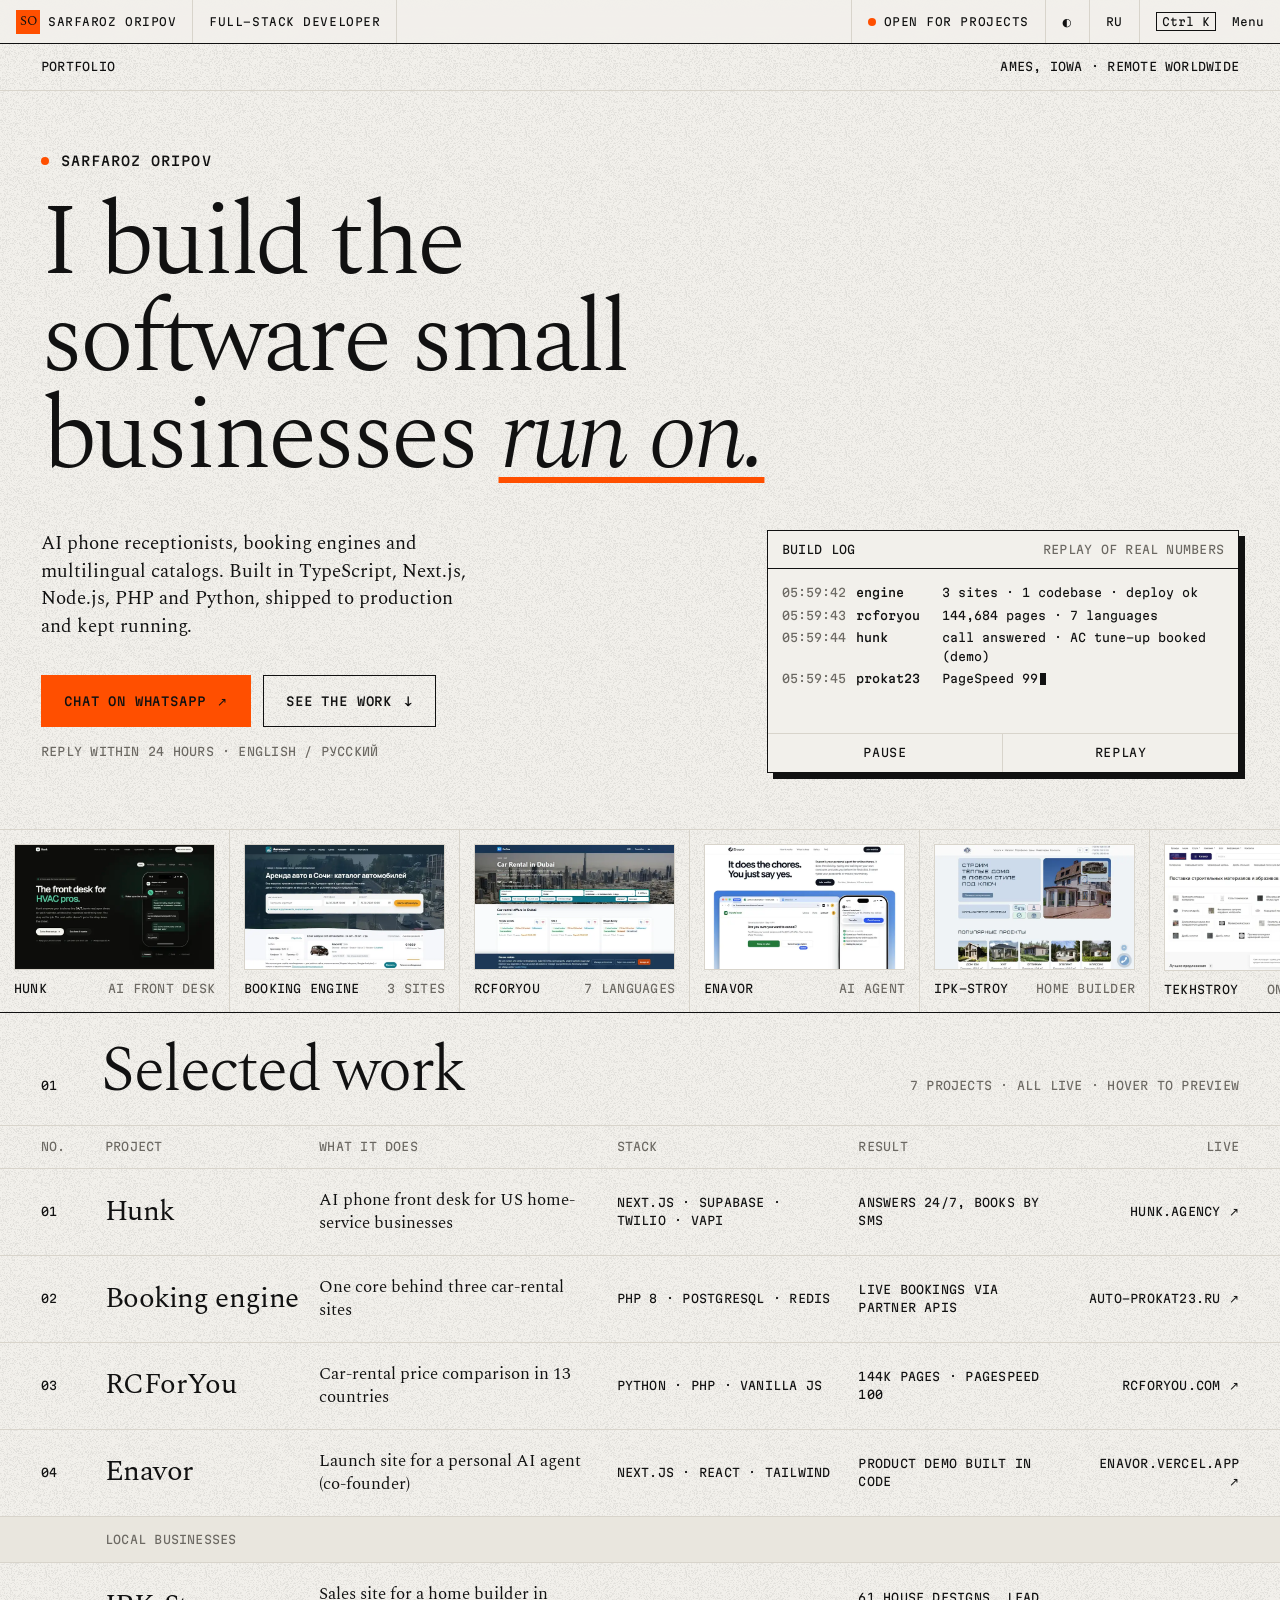
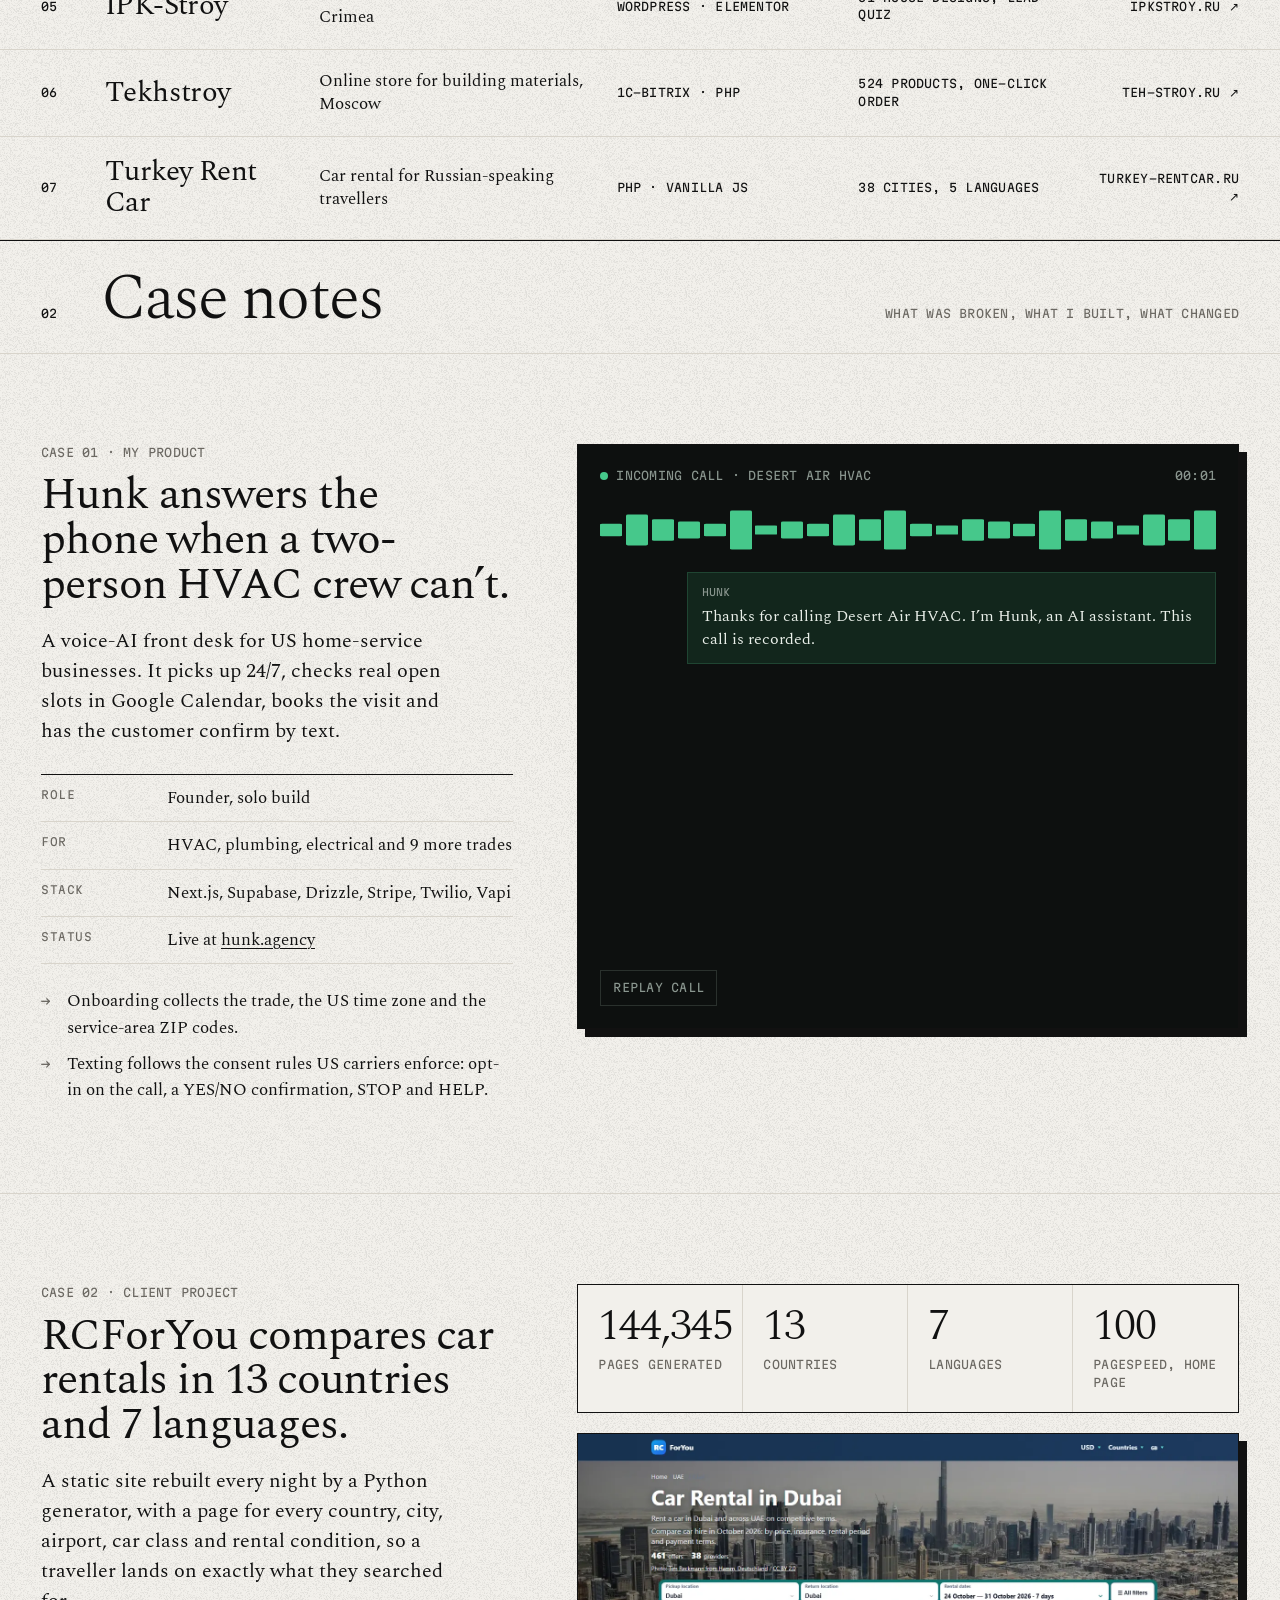
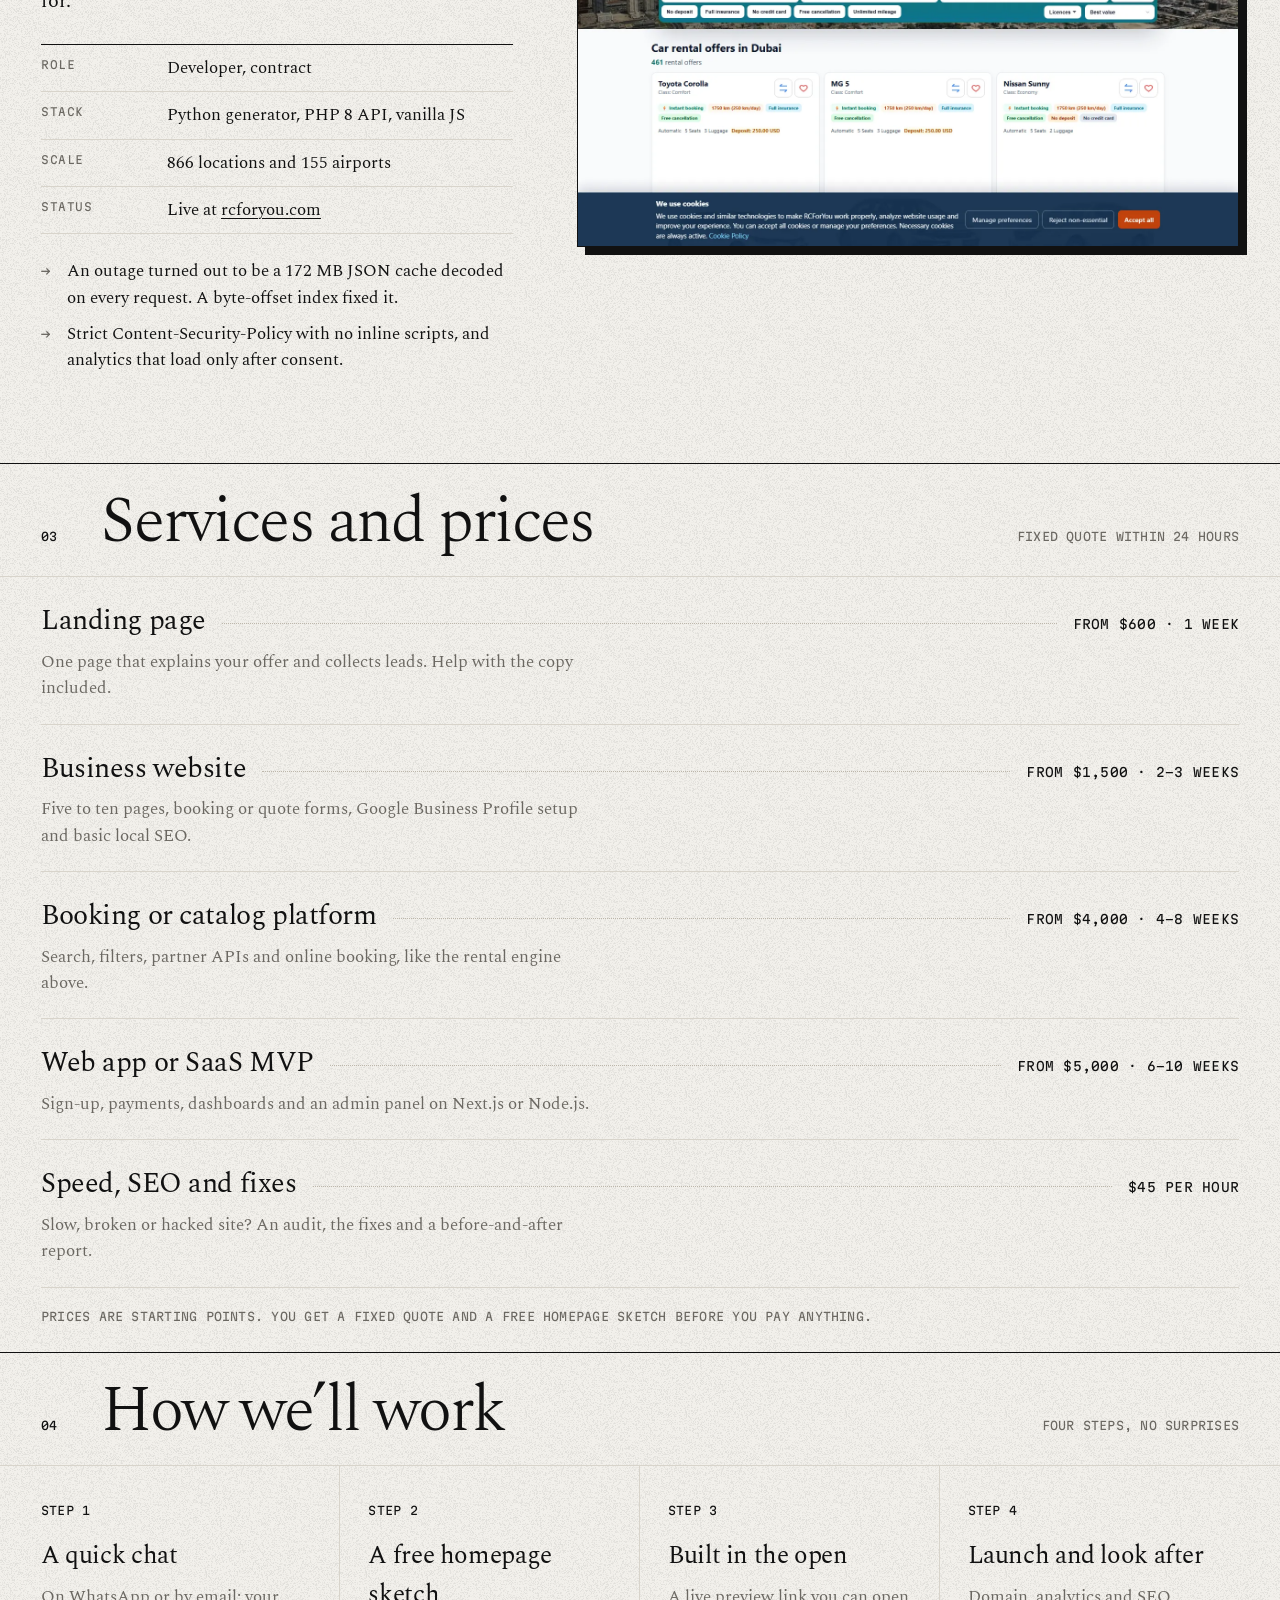
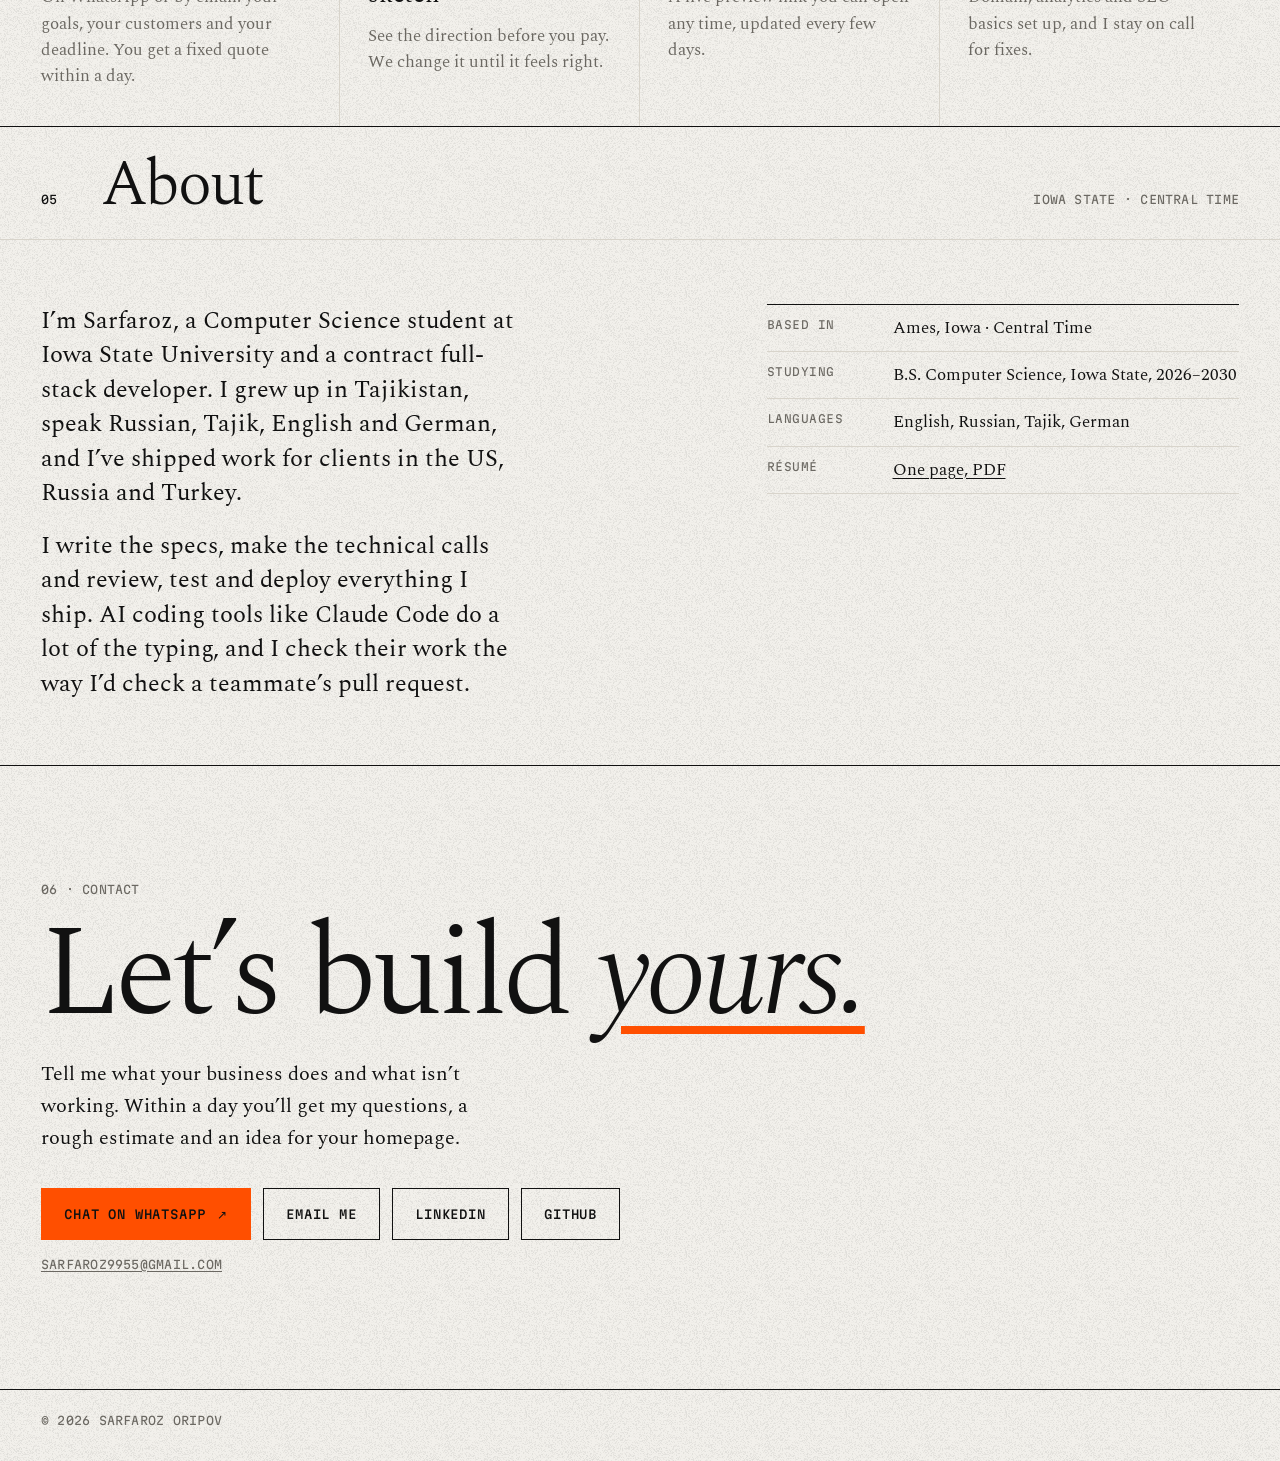
==== index.html @ 2f32f307 "Portfolio v1.2" ====
<!doctype html>
<html lang="en">
<head>
<meta charset="utf-8">
<meta name="viewport" content="width=device-width, initial-scale=1">
<title>Sarfaroz Oripov · Full-stack developer</title>
<meta name="description" content="Full-stack developer in Ames, Iowa. I build AI phone receptionists, booking engines and multilingual catalogs for small businesses, in TypeScript, Next.js, Node.js, PHP and Python.">
<meta name="theme-color" content="#F2F0EB">
<link rel="alternate" hreflang="en" href="./">
<link rel="alternate" hreflang="ru" href="./ru/">
<meta property="og:type" content="website">
<meta property="og:title" content="Sarfaroz Oripov · Full-stack developer">
<meta property="og:description" content="I build the software small businesses run on.">
<meta property="og:image" content="img/og.jpg">
<meta name="twitter:card" content="summary_large_image">
<link rel="icon" href="data:image/svg+xml,%3Csvg xmlns='http://www.w3.org/2000/svg' viewBox='0 0 64 64'%3E%3Crect width='64' height='64' fill='%23FF4F00'/%3E%3Ctext x='32' y='43' font-family='Georgia,serif' font-size='30' text-anchor='middle' fill='%23111'%3ESO%3C/text%3E%3C/svg%3E">
<link rel="preconnect" href="https://fonts.googleapis.com">
<link rel="preconnect" href="https://fonts.gstatic.com" crossorigin>
<link href="https://fonts.googleapis.com/css2?family=Martian+Mono:wght@400;500&family=Spectral:ital,wght@0,300;0,400;0,500;1,300;1,400&display=swap" rel="stylesheet">
<link rel="stylesheet" href="assets/site.css">
<script>document.documentElement.classList.add('js');try{var t=localStorage.getItem('theme');if(t)document.documentElement.dataset.theme=t}catch(e){}</script>
<script src="assets/site.js" defer></script>
<script type="application/ld+json">{"@context":"https://schema.org","@type":"Person","name":"Sarfaroz Oripov","jobTitle":"Full-stack developer","address":{"@type":"PostalAddress","addressLocality":"Ames","addressRegion":"IA","addressCountry":"US"},"alumniOf":{"@type":"CollegeOrUniversity","name":"Iowa State University"},"sameAs":["https://www.linkedin.com/in/sarfaroz9955/","https://github.com/ssarfaroz"]}</script>
</head>
<body>
<a class="skip" href="#work">Skip to work</a>

<header class="strip" aria-label="Status">
  <a class="s-brand" href="#top"><span class="mark" aria-hidden="true">SO</span><span class="hide-sm">Sarfaroz Oripov</span></a>
  <span class="hide-md">Full-stack developer</span>
  <span class="grow" aria-hidden="true"></span>
  <span class="s-status"><span class="dot" aria-hidden="true"></span><span class="hide-sm">Open for projects</span></span>
  <button class="s-btn hide-sm" type="button" data-theme-toggle aria-label="Switch colour theme">◐</button>
  <a class="s-btn" href="ru/" hreflang="ru" lang="ru">RU</a>
  <button class="s-btn" type="button" data-cmdk-open aria-haspopup="dialog"><kbd>⌘K</kbd><span class="hide-sm">&nbsp;Menu</span></button>
</header>

<main id="top">
  <section class="hero">
    <div class="hero-top wrap mono">
      <span>Portfolio</span>
      <span class="hide-sm">Ames, Iowa · Remote worldwide</span>
    </div>
    <div class="hero-grid wrap">
      <div class="hero-head">
        <p class="name" aria-label="Sarfaroz Oripov"><span class="dot" aria-hidden="true"></span><span aria-hidden="true" data-decode data-from="Сарфароз Орипов">Sarfaroz Oripov</span></p>
        <h1>I build the software small businesses <em>run&nbsp;on.</em></h1>
      </div>
      <div class="hero-main">
        <p class="lede">AI phone receptionists, booking engines and multilingual catalogs. Built in TypeScript, Next.js, Node.js, PHP and Python, shipped to production and kept running.</p>
        <div class="cta-row">
          <a class="btn btn-signal" data-magnetic href="https://wa.me/15155202245" target="_blank" rel="noopener">Chat on WhatsApp <span aria-hidden="true">↗</span></a>
          <a class="btn btn-line" href="#work">See the work <span aria-hidden="true">↓</span></a>
        </div>
        <p class="mono muted cta-note">Reply within 24 hours · English / Русский</p>
      </div>

      <aside class="log" aria-label="Build log, a replay of real project numbers">
        <div class="log-head mono"><span>Build log</span><span class="muted">replay of real numbers</span></div>
        <ol class="log-body" data-log>
          <li><time>09:21:04</time><b>engine</b><span>3 sites · 1 codebase · deploy ok</span></li>
          <li><time>09:21:05</time><b>rcforyou</b><span>144,684 pages · 7 languages</span></li>
          <li><time>09:21:06</time><b>hunk</b><span>call answered · AC tune-up booked (demo)</span></li>
          <li><time>09:21:07</time><b>prokat23</b><span>PageSpeed 99 · LCP 1.4 s</span></li>
          <li><time>09:21:08</time><b>rcforyou</b><span>memory per request 688 MB -&gt; 6 MB</span></li>
        </ol>
        <div class="log-foot mono">
          <button type="button" data-log-pause>Pause</button>
          <button type="button" data-log-replay>Replay</button>
        </div>
      </aside>
    </div>

    <nav class="proof" aria-label="Project previews">
      <a href="#case-hunk"><figure><img src="img/thumbs/hunk.webp" width="640" height="400" alt="Hunk, AI front desk" fetchpriority="high"><figcaption class="mono"><span>Hunk</span><span class="muted">AI front desk</span></figcaption></figure></a>
      <a href="https://auto-prokat23.ru" target="_blank" rel="noopener"><figure><img src="img/thumbs/engine.webp" width="640" height="400" alt="Booking engine catalog"><figcaption class="mono"><span>Booking engine</span><span class="muted">3 sites</span></figcaption></figure></a>
      <a href="#case-rcforyou"><figure><img src="img/thumbs/rcforyou.webp" width="640" height="400" alt="RCForYou catalog for Dubai"><figcaption class="mono"><span>RCForYou</span><span class="muted">7 languages</span></figcaption></figure></a>
      <a href="https://enavor.vercel.app" target="_blank" rel="noopener"><figure><img src="img/thumbs/enavor.webp" width="640" height="400" alt="Enavor launch site" loading="lazy"><figcaption class="mono"><span>Enavor</span><span class="muted">AI agent</span></figcaption></figure></a>
      <a href="https://ipkstroy.ru/" target="_blank" rel="noopener"><figure><img src="img/thumbs/ipkstroy.webp" width="640" height="400" alt="IPK-Stroy home builder site" loading="lazy"><figcaption class="mono"><span>IPK-Stroy</span><span class="muted">Home builder</span></figcaption></figure></a>
      <a href="https://www.teh-stroy.ru/" target="_blank" rel="noopener"><figure><img src="img/thumbs/tehstroy.webp" width="640" height="400" alt="Tekhstroy online store" loading="lazy"><figcaption class="mono"><span>Tekhstroy</span><span class="muted">Online store</span></figcaption></figure></a>
    </nav>
  </section>

  <section id="work" class="sec">
    <div class="sec-head wrap">
      <span class="mono">01</span>
      <h2 data-reveal>Selected work</h2>
      <span class="mono muted hide-sm">7 projects · all live · hover to preview</span>
    </div>
    <div class="index" data-index>
      <div class="row row-head mono muted" aria-hidden="true"><span>No.</span><span>Project</span><span>What it does</span><span class="c-stack">Stack</span><span class="c-result">Result</span><span class="c-link">Live</span></div>
      <a class="row" href="https://hunk.agency" target="_blank" rel="noopener" data-preview="img/thumbs/hunk.webp">
        <span class="mono">01</span><span class="p-name">Hunk</span><span class="p-what">AI phone front desk for US home-service businesses</span><span class="mono c-stack">Next.js · Supabase · Twilio · Vapi</span><span class="mono c-result">Answers 24/7, books by SMS</span><span class="mono c-link">hunk.agency <span aria-hidden="true">↗</span></span>
        <img class="row-thumb" src="img/thumbs/hunk.webp" width="640" height="400" alt="" loading="lazy">
      </a>
      <a class="row" href="https://auto-prokat23.ru" target="_blank" rel="noopener" data-preview="img/thumbs/engine.webp">
        <span class="mono">02</span><span class="p-name">Booking engine</span><span class="p-what">One core behind three car-rental sites</span><span class="mono c-stack">PHP 8 · PostgreSQL · Redis</span><span class="mono c-result">Live bookings via partner APIs</span><span class="mono c-link">auto-prokat23.ru <span aria-hidden="true">↗</span></span>
        <img class="row-thumb" src="img/thumbs/engine.webp" width="640" height="400" alt="" loading="lazy">
      </a>
      <a class="row" href="https://rcforyou.com" target="_blank" rel="noopener" data-preview="img/thumbs/rcforyou.webp">
        <span class="mono">03</span><span class="p-name">RCForYou</span><span class="p-what">Car-rental price comparison in 13 countries</span><span class="mono c-stack">Python · PHP · vanilla JS</span><span class="mono c-result">144k pages · PageSpeed 100</span><span class="mono c-link">rcforyou.com <span aria-hidden="true">↗</span></span>
        <img class="row-thumb" src="img/thumbs/rcforyou.webp" width="640" height="400" alt="" loading="lazy">
      </a>
      <a class="row" href="https://enavor.vercel.app" target="_blank" rel="noopener" data-preview="img/thumbs/enavor.webp">
        <span class="mono">04</span><span class="p-name">Enavor</span><span class="p-what">Launch site for a personal AI agent (co-founder)</span><span class="mono c-stack">Next.js · React · Tailwind</span><span class="mono c-result">Product demo built in code</span><span class="mono c-link">enavor.vercel.app <span aria-hidden="true">↗</span></span>
        <img class="row-thumb" src="img/thumbs/enavor.webp" width="640" height="400" alt="" loading="lazy">
      </a>
      <div class="row row-group mono muted"><span></span><span>Local businesses</span></div>
      <a class="row" href="https://ipkstroy.ru/" target="_blank" rel="noopener" data-preview="img/thumbs/ipkstroy.webp">
        <span class="mono">05</span><span class="p-name">IPK-Stroy</span><span class="p-what">Sales site for a home builder in Crimea</span><span class="mono c-stack">WordPress · Elementor</span><span class="mono c-result">61 house designs, lead quiz</span><span class="mono c-link">ipkstroy.ru <span aria-hidden="true">↗</span></span>
        <img class="row-thumb" src="img/thumbs/ipkstroy.webp" width="640" height="400" alt="" loading="lazy">
      </a>
      <a class="row" href="https://www.teh-stroy.ru/" target="_blank" rel="noopener" data-preview="img/thumbs/tehstroy.webp">
        <span class="mono">06</span><span class="p-name">Tekhstroy</span><span class="p-what">Online store for building materials, Moscow</span><span class="mono c-stack">1C-Bitrix · PHP</span><span class="mono c-result">524 products, one-click order</span><span class="mono c-link">teh-stroy.ru <span aria-hidden="true">↗</span></span>
        <img class="row-thumb" src="img/thumbs/tehstroy.webp" width="640" height="400" alt="" loading="lazy">
      </a>
      <a class="row" href="https://turkey-rentcar.ru" target="_blank" rel="noopener" data-preview="img/thumbs/turkey.webp">
        <span class="mono">07</span><span class="p-name">Turkey Rent Car</span><span class="p-what">Car rental for Russian-speaking travellers</span><span class="mono c-stack">PHP · vanilla JS</span><span class="mono c-result">38 cities, 5 languages</span><span class="mono c-link">turkey-rentcar.ru <span aria-hidden="true">↗</span></span>
        <img class="row-thumb" src="img/thumbs/turkey.webp" width="640" height="400" alt="" loading="lazy">
      </a>
    </div>
  </section>

  <section id="cases" class="sec">
    <div class="sec-head wrap">
      <span class="mono">02</span>
      <h2 data-reveal>Case notes</h2>
      <span class="mono muted hide-sm">What was broken, what I built, what changed</span>
    </div>

    <article id="case-hunk" class="case wrap">
      <div class="case-text" data-reveal>
        <p class="mono muted">Case 01 · My product</p>
        <h3>Hunk answers the phone when a two-person HVAC crew can’t.</h3>
        <p class="outcome">A voice-AI front desk for US home-service businesses. It picks up 24/7, checks real open slots in Google Calendar, books the visit and has the customer confirm by text.</p>
        <dl class="spec">
          <div><dt>Role</dt><dd>Founder, solo build</dd></div>
          <div><dt>For</dt><dd>HVAC, plumbing, electrical and 9 more trades</dd></div>
          <div><dt>Stack</dt><dd>Next.js, Supabase, Drizzle, Stripe, Twilio, Vapi</dd></div>
          <div><dt>Status</dt><dd>Live at <a href="https://hunk.agency" target="_blank" rel="noopener">hunk.agency</a></dd></div>
        </dl>
        <ul class="notes">
          <li>Onboarding collects the trade, the US time zone and the service-area ZIP codes.</li>
          <li>Texting follows the consent rules US carriers enforce: opt-in on the call, a YES/NO confirmation, STOP and HELP.</li>
        </ul>
      </div>
      <div class="case-visual" data-reveal>
        <div class="call" data-call>
          <div class="call-head mono"><span><span class="call-dot" aria-hidden="true"></span>Incoming call · Desert Air HVAC</span><span data-call-timer>00:00</span></div>
          <div class="wave" aria-hidden="true"><i></i><i></i><i></i><i></i><i></i><i></i><i></i><i></i><i></i><i></i><i></i><i></i><i></i><i></i><i></i><i></i><i></i><i></i><i></i><i></i><i></i><i></i><i></i><i></i></div>
          <ol class="call-lines">
            <li class="from-ai"><b class="mono">Hunk</b>Thanks for calling Desert Air HVAC. I’m Hunk, an AI assistant. This call is recorded.</li>
            <li><b class="mono">Caller</b>Our AC stopped cooling and it’s 104 out.</li>
            <li class="from-ai"><b class="mono">Hunk</b>I can send a tech Thursday at 9 AM. Does that work?</li>
            <li><b class="mono">Caller</b>Yes, perfect.</li>
            <li class="call-done mono">Booked Thu 9:00 AM · confirmation text sent</li>
          </ol>
          <button class="call-replay mono" type="button" data-call-replay>Replay call</button>
        </div>
      </div>
    </article>

    <article id="case-rcforyou" class="case wrap">
      <div class="case-text" data-reveal>
        <p class="mono muted">Case 02 · Client project</p>
        <h3>RCForYou compares car rentals in 13 countries and 7 languages.</h3>
        <p class="outcome">A static site rebuilt every night by a Python generator, with a page for every country, city, airport, car class and rental condition, so a traveller lands on exactly what they searched for.</p>
        <dl class="spec">
          <div><dt>Role</dt><dd>Developer, contract</dd></div>
          <div><dt>Stack</dt><dd>Python generator, PHP 8 API, vanilla JS</dd></div>
          <div><dt>Scale</dt><dd>866 locations and 155 airports</dd></div>
          <div><dt>Status</dt><dd>Live at <a href="https://rcforyou.com" target="_blank" rel="noopener">rcforyou.com</a></dd></div>
        </dl>
        <ul class="notes">
          <li>An outage turned out to be a 172 MB JSON cache decoded on every request. A byte-offset index fixed it.</li>
          <li>Strict Content-Security-Policy with no inline scripts, and analytics that load only after consent.</li>
        </ul>
      </div>
      <div class="case-visual" data-reveal>
        <div class="stats">
          <div><b data-count="144684">144,684</b><span class="mono muted">pages generated</span></div>
          <div><b data-count="13">13</b><span class="mono muted">countries</span></div>
          <div><b data-count="7">7</b><span class="mono muted">languages</span></div>
          <div><b data-count="100">100</b><span class="mono muted">PageSpeed, home page</span></div>
        </div>
        <figure class="shot"><img src="img/rcforyou-com-feature.webp" width="1440" height="900" alt="RCForYou catalog for Dubai with filters and offers" loading="lazy"></figure>
      </div>
    </article>
  </section>

  <section id="services" class="sec">
    <div class="sec-head wrap">
      <span class="mono">03</span>
      <h2 data-reveal>Services and prices</h2>
      <span class="mono muted hide-sm">Fixed quote within 24 hours</span>
    </div>
    <!-- Starting prices: change them to your own before publishing. -->
    <ul class="prices wrap">
      <li class="price" data-reveal><h3>Landing page</h3><span class="leader" aria-hidden="true"></span><span class="val mono">from $600 · 1 week</span><p>One page that explains your offer and collects leads. Help with the copy included.</p></li>
      <li class="price" data-reveal><h3>Business website</h3><span class="leader" aria-hidden="true"></span><span class="val mono">from $1,500 · 2–3 weeks</span><p>Five to ten pages, booking or quote forms, Google Business Profile setup and basic local SEO.</p></li>
      <li class="price" data-reveal><h3>Booking or catalog platform</h3><span class="leader" aria-hidden="true"></span><span class="val mono">from $4,000 · 4–8 weeks</span><p>Search, filters, partner APIs and online booking, like the rental engine above.</p></li>
      <li class="price" data-reveal><h3>Web app or SaaS MVP</h3><span class="leader" aria-hidden="true"></span><span class="val mono">from $5,000 · 6–10 weeks</span><p>Sign-up, payments, dashboards and an admin panel on Next.js or Node.js.</p></li>
      <li class="price" data-reveal><h3>Speed, SEO and fixes</h3><span class="leader" aria-hidden="true"></span><span class="val mono">$45 per hour</span><p>Slow, broken or hacked site? An audit, the fixes and a before-and-after report.</p></li>
    </ul>
    <p class="wrap mono muted price-note">Prices are starting points. You get a fixed quote and a free homepage sketch before you pay anything.</p>
  </section>

  <section id="process" class="sec">
    <div class="sec-head wrap">
      <span class="mono">04</span>
      <h2 data-reveal>How we’ll work</h2>
      <span class="mono muted hide-sm">Four steps, no surprises</span>
    </div>
    <ol class="steps wrap">
      <li data-reveal><span class="mono">Step 1</span><h3>A quick chat</h3><p>On WhatsApp or by email: your goals, your customers and your deadline. You get a fixed quote within a day.</p></li>
      <li data-reveal><span class="mono">Step 2</span><h3>A free homepage sketch</h3><p>See the direction before you pay. We change it until it feels right.</p></li>
      <li data-reveal><span class="mono">Step 3</span><h3>Built in the open</h3><p>A live preview link you can open any time, updated every few days.</p></li>
      <li data-reveal><span class="mono">Step 4</span><h3>Launch and look after</h3><p>Domain, analytics and SEO basics set up, and I stay on call for fixes.</p></li>
    </ol>
  </section>

  <section id="about" class="sec">
    <div class="sec-head wrap">
      <span class="mono">05</span>
      <h2 data-reveal>About</h2>
      <span class="mono muted hide-sm">Iowa State · Central Time</span>
    </div>
    <div class="about wrap">
      <div class="about-text" data-reveal>
        <p>I’m Sarfaroz, a Computer Science student at Iowa State University and a contract full-stack developer. I grew up in Tajikistan, speak Russian, Tajik, English and German, and I’ve shipped work for clients in the US, Russia and Turkey.</p>
        <p>I write the specs, make the technical calls and review, test and deploy everything I ship. AI coding tools like Claude Code do a lot of the typing, and I check their work the way I’d check a teammate’s pull request.</p>
      </div>
      <dl class="spec about-facts" data-reveal>
        <div><dt>Based in</dt><dd>Ames, Iowa · Central Time</dd></div>
        <div><dt>Studying</dt><dd>B.S. Computer Science, Iowa State, 2026–2030</dd></div>
        <div><dt>Languages</dt><dd>English, Russian, Tajik, German</dd></div>
        <div><dt>Résumé</dt><dd><a href="resume.pdf" target="_blank" rel="noopener">One page, PDF</a></dd></div>
      </dl>
    </div>
  </section>

  <section id="contact" class="sec contact">
    <div class="wrap">
      <p class="mono muted">06 · Contact</p>
      <h2 class="big" data-reveal>Let’s build <em>yours.</em></h2>
      <p class="contact-lede" data-reveal>Tell me what your business does and what isn’t working. Within a day you’ll get my questions, a rough estimate and an idea for your homepage.</p>
      <div class="cta-row">
        <a class="btn btn-signal" data-magnetic href="https://wa.me/15155202245" target="_blank" rel="noopener">Chat on WhatsApp <span aria-hidden="true">↗</span></a>
        <a class="btn btn-line" href="mailto:sarfaroz9955@gmail.com?subject=New%20project">Email me</a>
        <a class="btn btn-line" href="https://www.linkedin.com/in/sarfaroz9955/" target="_blank" rel="noopener">LinkedIn</a>
        <a class="btn btn-line" href="https://github.com/ssarfaroz" target="_blank" rel="noopener">GitHub</a>
        <!-- Add Telegram here: <a class="btn btn-line" href="https://t.me/USERNAME">Telegram</a> -->
      </div>
      <p class="mono muted cta-note"><a href="mailto:sarfaroz9955@gmail.com?subject=New%20project">sarfaroz9955@gmail.com</a></p>
    </div>
  </section>
</main>

<footer class="foot wrap mono muted">
  <span>© 2026 Sarfaroz Oripov</span>
</footer>

<div class="preview" aria-hidden="true"><img alt="" width="640" height="400"></div>
<div class="toast mono" role="status" aria-live="polite"></div>

<dialog class="cmdk" aria-label="Command menu">
  <div class="cmdk-box">
    <input type="text" placeholder="Type a command or search…" aria-label="Command" autocomplete="off" spellcheck="false">
    <ul role="listbox"></ul>
    <p class="cmdk-hint mono muted"><span>↑↓ to move · Enter to run · Esc to close</span><span>try: sudo hire sarfaroz</span></p>
  </div>
</dialog>
</body>
</html>
---- assets/site.css ----
/* Sarfaroz Oripov portfolio. Paper, ink and one signal colour. */
:root {
  --paper: #F2F0EB;
  --paper-2: #E9E6DE;
  --ink: #111111;
  --muted: #6B6862;
  --line: #D8D4CB;
  --line-2: #BDB7AB;
  --signal: #FF4F00;
  --on-signal: #111111;
  --serif: "Spectral", Georgia, "Times New Roman", serif;
  --mono: "Martian Mono", ui-monospace, SFMono-Regular, Menlo, Consolas, monospace;
  --pad: clamp(16px, 3.2vw, 44px);
  --strip: 44px;
  --ease: cubic-bezier(.2, .7, .2, 1);
  color-scheme: light;
}
:root[data-theme="night"] {
  --paper: #0F0F0E;
  --paper-2: #181816;
  --ink: #ECE9E2;
  --muted: #9C978D;
  --line: #2B2A27;
  --line-2: #45423D;
  --signal: #FFB000;
  --on-signal: #111111;
  color-scheme: dark;
}

*, *::before, *::after { box-sizing: border-box; margin: 0; padding: 0; }
html { -webkit-text-size-adjust: 100%; scroll-padding-top: calc(var(--strip) + 8px); }
@media (prefers-reduced-motion: no-preference) { html { scroll-behavior: smooth; } }
body {
  background: var(--paper) url("../img/grain.png") repeat;
  color: var(--ink);
  font: 400 18px/1.55 var(--serif);
  -webkit-font-smoothing: antialiased;
  text-rendering: optimizeLegibility;
}
:root[data-theme="night"] body { background-image: none; }
img { display: block; max-width: 100%; height: auto; }
a { color: inherit; text-underline-offset: .18em; text-decoration-thickness: 1px; }
button { font: inherit; color: inherit; background: none; border: 0; cursor: pointer; }
kbd { font: inherit; }
::selection { background: var(--signal); color: var(--on-signal); }
:focus-visible { outline: 2px solid var(--signal); outline-offset: 3px; }

.wrap { padding-inline: var(--pad); }
.mono { font-family: var(--mono); font-size: 11.5px; line-height: 1.55; letter-spacing: .02em; text-transform: uppercase; font-weight: 400; }
.muted { color: var(--muted); }
.skip { position: absolute; left: -9999px; top: 8px; z-index: 99; background: var(--signal); color: var(--on-signal); padding: 10px 14px; font: 500 12px var(--mono); }
.skip:focus { left: 8px; }
@media (max-width: 760px) { .hide-sm { display: none !important; } }
@media (max-width: 1100px) { .hide-md { display: none !important; } }

/* Status strip */
.strip {
  position: sticky; top: 0; z-index: 30; height: var(--strip);
  display: flex; align-items: stretch;
  background: color-mix(in srgb, var(--paper) 90%, transparent);
  -webkit-backdrop-filter: blur(10px); backdrop-filter: blur(10px);
  border-bottom: 1px solid var(--ink);
  font: 400 11px/1 var(--mono); letter-spacing: .05em; text-transform: uppercase;
}
.strip > * { display: flex; align-items: center; gap: 8px; padding: 0 16px; border-right: 1px solid var(--line); white-space: nowrap; text-decoration: none; }
.strip > *:last-child { border-right: 0; }
.strip .grow { flex: 1; }
.strip a:hover, .s-btn:hover { background: var(--ink); color: var(--paper); }
.mark { display: grid; place-items: center; width: 24px; height: 24px; background: var(--signal); color: var(--on-signal); font: 400 13px/1 var(--serif); letter-spacing: 0; }
.s-btn { min-width: 44px; justify-content: center; }
.s-btn kbd { padding: 3px 5px; border: 1px solid currentColor; }
@media (max-width: 760px) { .strip > * { padding: 0 12px; } }

.dot { flex: none; width: 8px; height: 8px; border-radius: 50%; background: var(--signal); }
@media (prefers-reduced-motion: no-preference) {
  .dot { animation: ping 1.6s var(--ease) 3; }
  @keyframes ping { 0% { box-shadow: 0 0 0 0 color-mix(in srgb, var(--signal) 55%, transparent); } 100% { box-shadow: 0 0 0 9px color-mix(in srgb, var(--signal) 0%, transparent); } }
}

/* Hero */
.hero { border-bottom: 1px solid var(--ink); }
.hero-top { display: flex; justify-content: space-between; gap: 16px; padding-block: 14px; border-bottom: 1px solid var(--line); }
.hero-grid { display: grid; gap: 36px; padding-block: clamp(32px, 5vw, 64px) clamp(32px, 4.5vw, 56px); }
.hero-head { min-width: 0; }
@media (min-width: 1080px) { .hero-grid { grid-template-columns: minmax(0, 7fr) minmax(360px, 5fr); column-gap: 64px; row-gap: 44px; align-items: start; } .hero-head { grid-column: 1 / -1; } }
.name { display: flex; align-items: center; gap: 12px; margin-bottom: 26px; font: 500 13px/1 var(--mono); letter-spacing: .08em; text-transform: uppercase; }
h1 { font-weight: 300; font-size: clamp(46px, 8vw, 128px); line-height: .95; letter-spacing: -.035em; max-width: 15ch; text-wrap: balance; }
h1 em, h2 em { font-style: italic; text-decoration: underline; text-decoration-color: var(--signal); text-decoration-thickness: .06em; text-underline-offset: .1em; }
.lede { max-width: 44ch; font-size: clamp(19px, 1.5vw, 22px); line-height: 1.45; }
.cta-row { display: flex; flex-wrap: wrap; gap: 12px; margin-top: 34px; }
.cta-note { margin-top: 16px; }

.btn {
  display: inline-flex; align-items: center; gap: 12px; min-height: 52px; padding: 0 22px;
  font: 500 12px/1 var(--mono); letter-spacing: .07em; text-transform: uppercase; text-decoration: none;
  border: 1px solid var(--ink); transition: background-color .2s, color .2s, border-color .2s, transform .25s var(--ease);
  will-change: transform;
}
.btn-signal { background: var(--signal); border-color: var(--signal); color: var(--on-signal); }
.btn-signal:hover { background: var(--ink); border-color: var(--ink); color: var(--paper); }
.btn-line:hover { background: var(--ink); color: var(--paper); }

/* Build log */
.log { border: 1px solid var(--ink); background: var(--paper); font: 400 11.5px/1.6 var(--mono); box-shadow: 6px 6px 0 var(--ink); }
.log-head { display: flex; justify-content: space-between; gap: 12px; padding: 10px 14px; border-bottom: 1px solid var(--ink); }
.log-body { list-style: none; padding: 12px 14px; min-height: 164px; }
.log-body li { display: grid; grid-template-columns: auto 76px 1fr; gap: 10px; padding: 2px 0; }
.log-body time { color: var(--muted); }
.log-body b { font-weight: 500; }
.log-body li.typing span::after { content: ""; display: inline-block; width: .6em; height: 1.05em; margin-left: 2px; vertical-align: -2px; background: var(--ink); }
.js .log-body li.pending { visibility: hidden; }
.log-foot { display: flex; border-top: 1px solid var(--line); }
.log-foot button { flex: 1; padding: 10px; text-transform: uppercase; letter-spacing: .06em; border-right: 1px solid var(--line); }
.log-foot button:last-child { border-right: 0; }
.log-foot button:hover { background: var(--ink); color: var(--paper); }
@media (max-width: 760px) { .log-body li { grid-template-columns: 64px 1fr; } .log-body time { display: none; } }

/* Proof strip */
.proof { display: grid; grid-auto-flow: column; grid-auto-columns: minmax(230px, 1fr); overflow-x: auto; border-top: 1px solid var(--line); scrollbar-width: none; scroll-snap-type: x mandatory; }
.proof::-webkit-scrollbar { display: none; }
.proof a { display: block; padding: 14px; border-right: 1px solid var(--line); text-decoration: none; scroll-snap-align: start; }
.proof a:last-child { border-right: 0; }
.proof img { aspect-ratio: 16 / 10; object-fit: cover; object-position: top; border: 1px solid var(--line); transition: transform .35s var(--ease); }
.proof a:hover img { transform: translateY(-4px); }
.proof figcaption { display: flex; justify-content: space-between; gap: 8px; margin-top: 10px; }

/* Sections */
.sec { border-bottom: 1px solid var(--ink); }
.sec-head { display: grid; grid-template-columns: 44px 1fr auto; gap: 16px; align-items: baseline; padding-block: 26px 22px; border-bottom: 1px solid var(--line); }
h2 { font-weight: 300; font-size: clamp(36px, 5vw, 76px); line-height: 1; letter-spacing: -.03em; }
h3 { font-weight: 400; }

/* Index table */
.index { position: relative; }
.row {
  display: grid; grid-template-columns: 44px minmax(0, 2.1fr) minmax(0, 3fr) minmax(0, 2.4fr) minmax(0, 2.2fr) minmax(0, 1.7fr);
  gap: 20px; align-items: center; padding: 20px var(--pad); border-bottom: 1px solid var(--line);
  text-decoration: none; transition: background-color .16s, color .16s;
}
.row-head { padding-block: 12px; }
.row-group { padding-block: 14px; background: var(--paper-2); }
a.row:hover, a.row:focus-visible { background: var(--ink); color: var(--paper); outline: none; }
a.row:hover .muted, a.row:hover .mono { color: inherit; }
.p-name { font-size: clamp(24px, 2.3vw, 34px); line-height: 1.05; letter-spacing: -.02em; }
.p-what { font-size: 17px; line-height: 1.35; }
.c-link { justify-self: end; text-align: right; }
.row-thumb { display: none; }
@media (max-width: 960px) {
  .row { grid-template-columns: 34px 1fr; gap: 6px 14px; padding-block: 18px; }
  .row-head { display: none; }
  .row .p-what { grid-column: 2; }
  .row .c-stack, .row .c-result { display: none; }
  .row .c-link { grid-column: 2; justify-self: start; text-align: left; }
  .row-thumb { display: block; grid-column: 2; margin-top: 8px; border: 1px solid var(--line); aspect-ratio: 16 / 10; object-fit: cover; object-position: top; }
}
.preview {
  position: fixed; left: 0; top: 0; z-index: 40; width: 340px; pointer-events: none;
  border: 1px solid var(--ink); background: var(--paper); box-shadow: 8px 8px 0 var(--ink);
  opacity: 0; transform: translate3d(-999px, -999px, 0); scale: .92; transition: opacity .18s, scale .22s var(--ease);
}
.preview.on { opacity: 1; scale: 1; }
.preview img { aspect-ratio: 16 / 10; object-fit: cover; object-position: top; }
@media (hover: none), (pointer: coarse), (max-width: 960px) { .preview { display: none; } }

/* Case notes */
.case { display: grid; gap: 40px; padding-block: clamp(44px, 7vw, 96px); border-bottom: 1px solid var(--line); }
.case:last-child { border-bottom: 0; }
@media (min-width: 1080px) { .case { grid-template-columns: minmax(0, 5fr) minmax(0, 7fr); gap: 64px; align-items: start; } }
.case h3 { margin-top: 12px; font-size: clamp(32px, 3.4vw, 54px); line-height: 1.03; letter-spacing: -.025em; text-wrap: balance; }
.outcome { margin-top: 18px; font-size: 20px; line-height: 1.5; max-width: 42ch; }
.spec { margin-top: 28px; border-top: 1px solid var(--ink); }
.spec div { display: grid; grid-template-columns: 110px 1fr; gap: 16px; padding: 10px 0; border-bottom: 1px solid var(--line); }
.spec dt { font: 400 11px/1.9 var(--mono); text-transform: uppercase; letter-spacing: .05em; color: var(--muted); }
.spec dd { font-size: 17px; }
.notes { list-style: none; margin-top: 24px; display: grid; gap: 10px; font-size: 17px; }
.notes li { position: relative; padding-left: 26px; }
.notes li::before { content: "→"; position: absolute; left: 0; font-family: var(--mono); font-size: 13px; top: .2em; color: var(--muted); }
.case-visual { position: relative; }

/* Hunk call demo (keeps Hunk's own dark look) */
.call { --c-bg: #0d100f; --c-ink: #e9efe9; --c-mut: #8a968f; --c-green: #46c88b; background: var(--c-bg); color: var(--c-ink); border: 1px solid var(--ink); box-shadow: 8px 8px 0 var(--ink); padding: 22px; }
.call-head { display: flex; justify-content: space-between; gap: 12px; color: var(--c-mut); }
.call-dot { display: inline-block; width: 8px; height: 8px; margin-right: 8px; border-radius: 50%; background: var(--c-green); }
.wave { display: flex; align-items: center; gap: 4px; height: 56px; margin: 18px 0 14px; }
.wave i { flex: 1; height: 100%; background: var(--c-green); border-radius: 2px; transform: scaleY(var(--h, .3)); transform-origin: center; }
.wave i:nth-child(4n+1) { --h: .22; } .wave i:nth-child(4n+2) { --h: .55; } .wave i:nth-child(4n+3) { --h: .38; } .wave i:nth-child(6n) { --h: .7; } .wave i:nth-child(7n) { --h: .16; }
.call.live .wave i { animation: wave .9s ease-in-out infinite alternate; }
.wave i:nth-child(3n) { animation-delay: -.3s; } .wave i:nth-child(3n+1) { animation-delay: -.6s; } .wave i:nth-child(4n) { animation-duration: .7s; } .wave i:nth-child(5n) { animation-duration: 1.1s; }
@keyframes wave { from { transform: scaleY(.12); } to { transform: scaleY(1); } }
.call-lines { list-style: none; display: grid; gap: 10px; font: 400 16px/1.45 var(--serif); }
.call-lines li { max-width: 86%; padding: 12px 14px; border: 1px solid #2a312d; background: #141917; }
.call-lines li.from-ai { justify-self: end; background: #12261c; border-color: #1f4532; }
.call-lines b { display: block; margin-bottom: 4px; font-size: 10px; color: var(--c-mut); }
.call-lines .call-done { justify-self: stretch; max-width: none; text-align: center; color: #0d100f; background: var(--c-green); border-color: var(--c-green); }
.js .call-lines li.pending { opacity: 0; transform: translateY(8px); }
.call-lines li { transition: opacity .35s var(--ease), transform .35s var(--ease); }
.call-replay { margin-top: 16px; padding: 8px 12px; border: 1px solid #2a312d; color: var(--c-mut); }
.call-replay:hover { color: var(--c-ink); border-color: var(--c-ink); }

/* Stats */
.stats { display: grid; grid-template-columns: repeat(2, minmax(0, 1fr)); border: 1px solid var(--ink); background: var(--paper); }
.stats div { padding: 20px; border-right: 1px solid var(--line); border-bottom: 1px solid var(--line); }
.stats div:nth-child(2n) { border-right: 0; }
.stats div:nth-child(n+3) { border-bottom: 0; }
@media (min-width: 640px) { .stats { grid-template-columns: repeat(4, minmax(0, 1fr)); } .stats div { border-bottom: 0; } .stats div:nth-child(2n) { border-right: 1px solid var(--line); } .stats div:last-child { border-right: 0; } }
.stats b { display: block; font: 300 clamp(34px, 3.4vw, 54px)/1 var(--serif); letter-spacing: -.03em; font-variant-numeric: tabular-nums; }
.stats span { display: block; margin-top: 8px; }
.shot { margin-top: 20px; border: 1px solid var(--ink); box-shadow: 8px 8px 0 var(--ink); }

/* Prices */
.prices { list-style: none; }
.price { display: grid; grid-template-columns: auto 1fr auto; gap: 6px 16px; align-items: baseline; padding-block: 22px; border-bottom: 1px solid var(--line); }
.price h3 { font-size: clamp(23px, 2.2vw, 32px); letter-spacing: -.015em; }
.leader { height: 1px; border-bottom: 1px dotted var(--line-2); transform: translateY(-5px); }
.val { white-space: nowrap; font-size: 12.5px; }
.price p { grid-column: 1 / -1; max-width: 62ch; color: var(--muted); font-size: 17px; }
.price-note { padding-block: 20px 26px; }
@media (max-width: 640px) { .price { grid-template-columns: 1fr; } .leader { display: none; } .val { white-space: normal; } }

/* Steps */
.steps { list-style: none; display: grid; gap: 0; }
@media (min-width: 900px) { .steps { grid-template-columns: repeat(4, minmax(0, 1fr)); } }
.steps li { padding: 26px 24px 30px 0; border-bottom: 1px solid var(--line); }
@media (min-width: 900px) { .steps li { border-bottom: 0; border-right: 1px solid var(--line); padding: 30px 28px 36px; } .steps li:first-child { padding-left: 0; } .steps li:last-child { border-right: 0; } }
.steps h3 { margin: 14px 0 8px; font-size: 25px; letter-spacing: -.015em; }
.steps p { color: var(--muted); font-size: 17px; }

/* About */
.about { display: grid; gap: 32px; padding-block: clamp(36px, 5vw, 64px); }
@media (min-width: 1080px) { .about { grid-template-columns: minmax(0, 7fr) minmax(0, 5fr); gap: 64px; } }
.about-text p { font-size: clamp(21px, 1.9vw, 27px); line-height: 1.42; max-width: 40ch; }
.about-text p + p { margin-top: 18px; }
.about-facts { margin-top: 0; }

/* Contact */
.contact { padding-block: clamp(56px, 9vw, 130px); }
h2.big { margin-top: 18px; font-size: clamp(54px, 10vw, 168px); line-height: .9; letter-spacing: -.04em; }
.contact-lede { margin-top: 26px; max-width: 46ch; font-size: clamp(19px, 1.6vw, 23px); }

/* Footer */
.foot { display: flex; flex-wrap: wrap; justify-content: space-between; gap: 10px 24px; padding-block: 22px 32px; }

/* Command menu */
.cmdk { margin: 12vh auto auto; padding: 0; width: min(640px, calc(100vw - 32px)); border: 1px solid var(--ink); background: var(--paper); color: var(--ink); box-shadow: 10px 10px 0 var(--ink); }
.cmdk::backdrop { background: color-mix(in srgb, #111 35%, transparent); }
.cmdk input { width: 100%; padding: 18px; border: 0; border-bottom: 1px solid var(--ink); background: transparent; color: var(--ink); font: 400 14px var(--mono); outline: none; }
.cmdk ul { list-style: none; max-height: 52vh; overflow: auto; padding: 6px 0; }
.cmdk li { display: flex; justify-content: space-between; gap: 16px; padding: 11px 18px; font: 400 12px var(--mono); text-transform: uppercase; letter-spacing: .04em; cursor: pointer; }
.cmdk li[aria-selected="true"] { background: var(--ink); color: var(--paper); }
.cmdk li .k { color: var(--muted); }
.cmdk li[aria-selected="true"] .k { color: inherit; opacity: .7; }
.cmdk-hint { display: flex; justify-content: space-between; gap: 12px; padding: 10px 18px; border-top: 1px solid var(--line); font-size: 10.5px; }
@media (max-width: 560px) { .cmdk-hint span:last-child { display: none; } }

/* Toast */
.toast { position: fixed; left: 50%; bottom: 24px; z-index: 70; padding: 12px 16px; background: var(--ink); color: var(--paper); transform: translate(-50%, 20px); opacity: 0; pointer-events: none; transition: opacity .2s, transform .2s var(--ease); }
.toast.on { opacity: 1; transform: translate(-50%, 0); }

/* Reveal on scroll (only when JS runs and motion is welcome) */
@media (prefers-reduced-motion: no-preference) {
  .js [data-reveal] { opacity: 0; transform: translateY(16px); transition: opacity .6s var(--ease), transform .6s var(--ease); }
  .js [data-reveal].in { opacity: 1; transform: none; }
}
@media (prefers-reduced-motion: reduce) {
  .call.live .wave i { animation: none; transform: scaleY(.5); }
  .proof img, .btn { transition: none; }
}
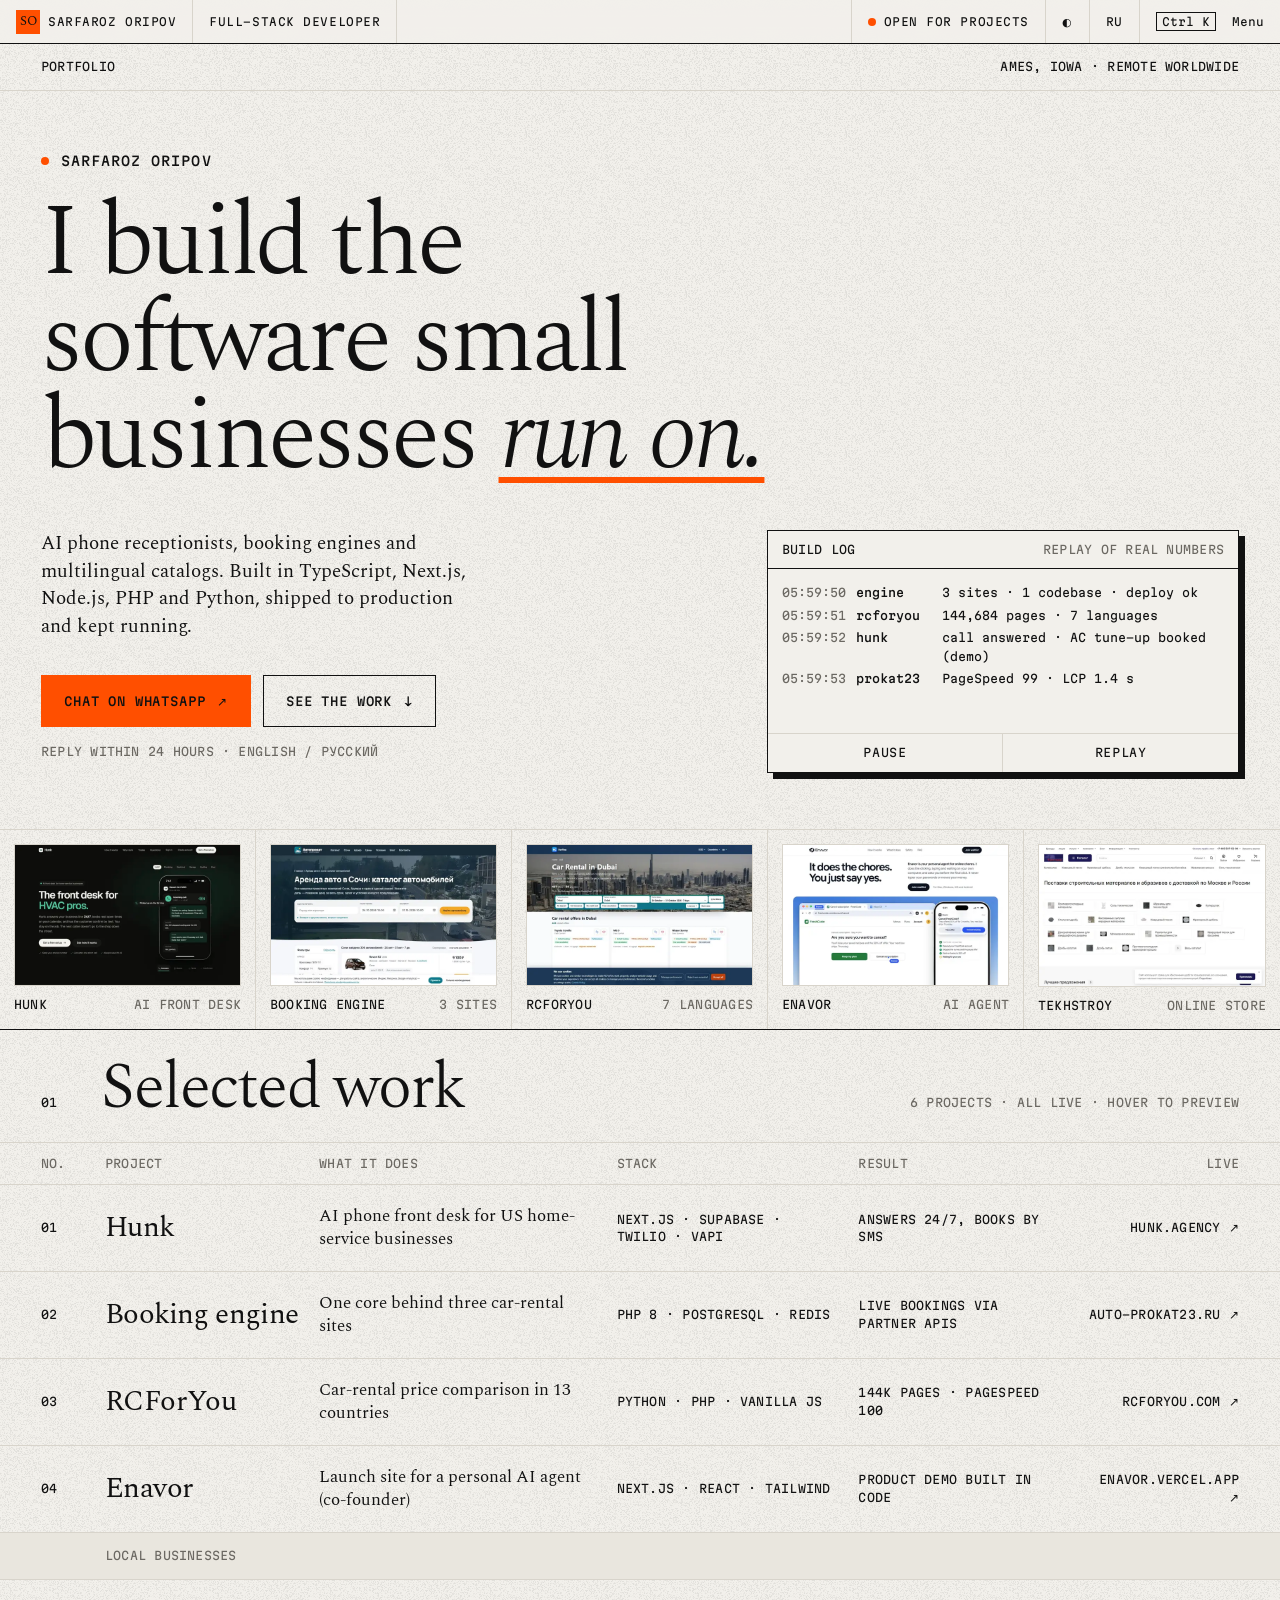
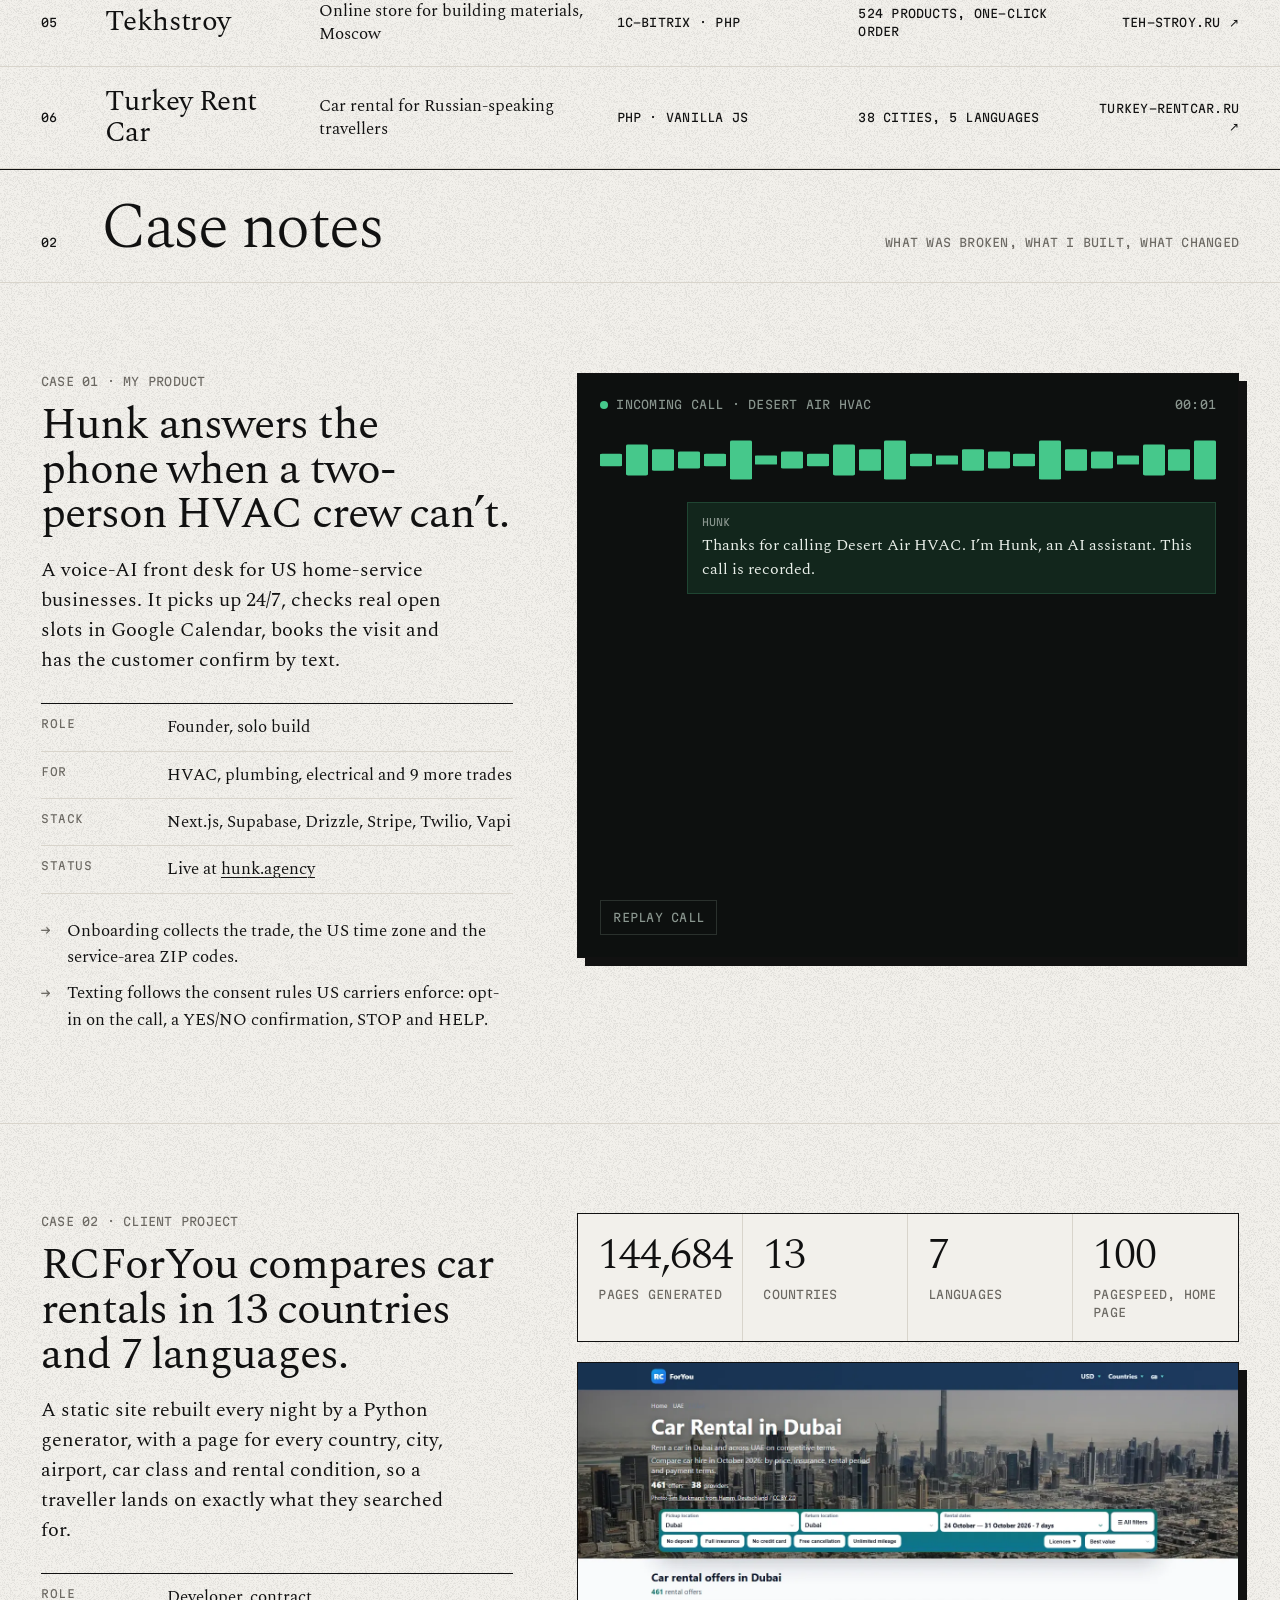
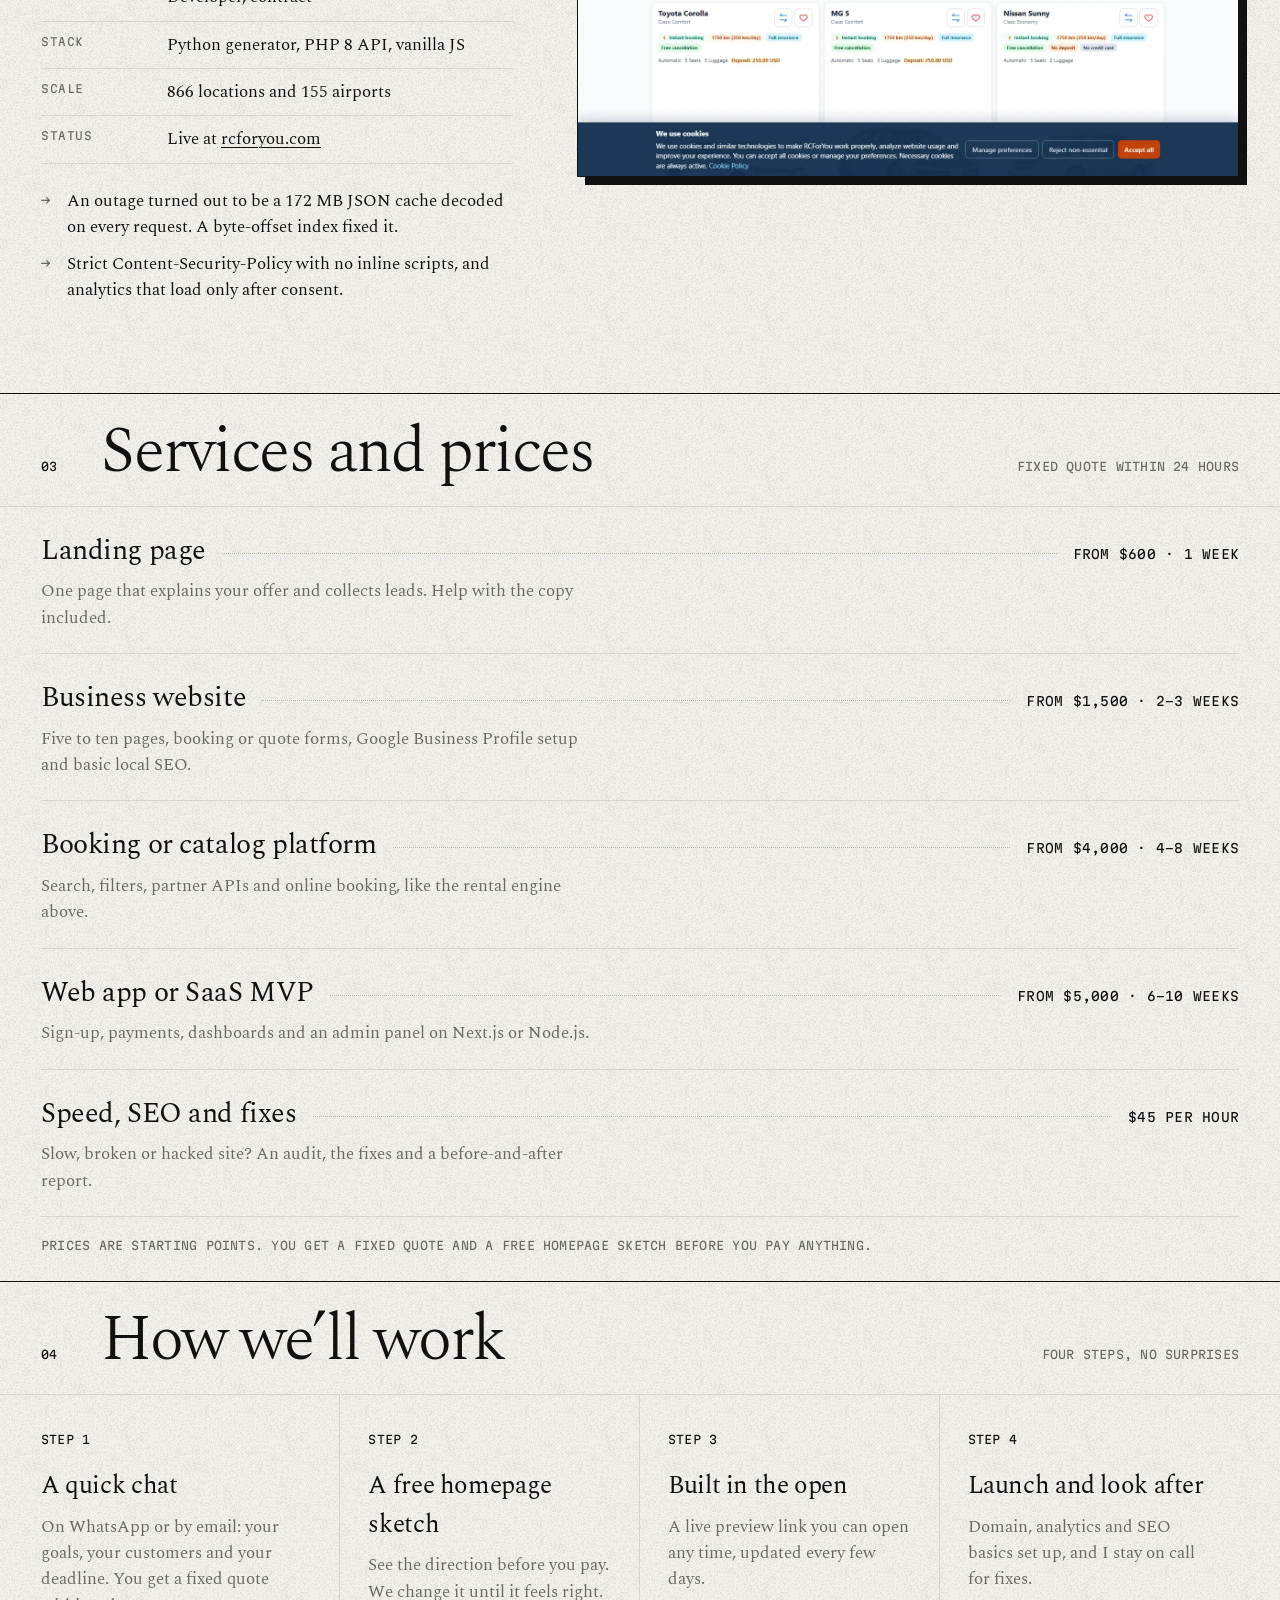
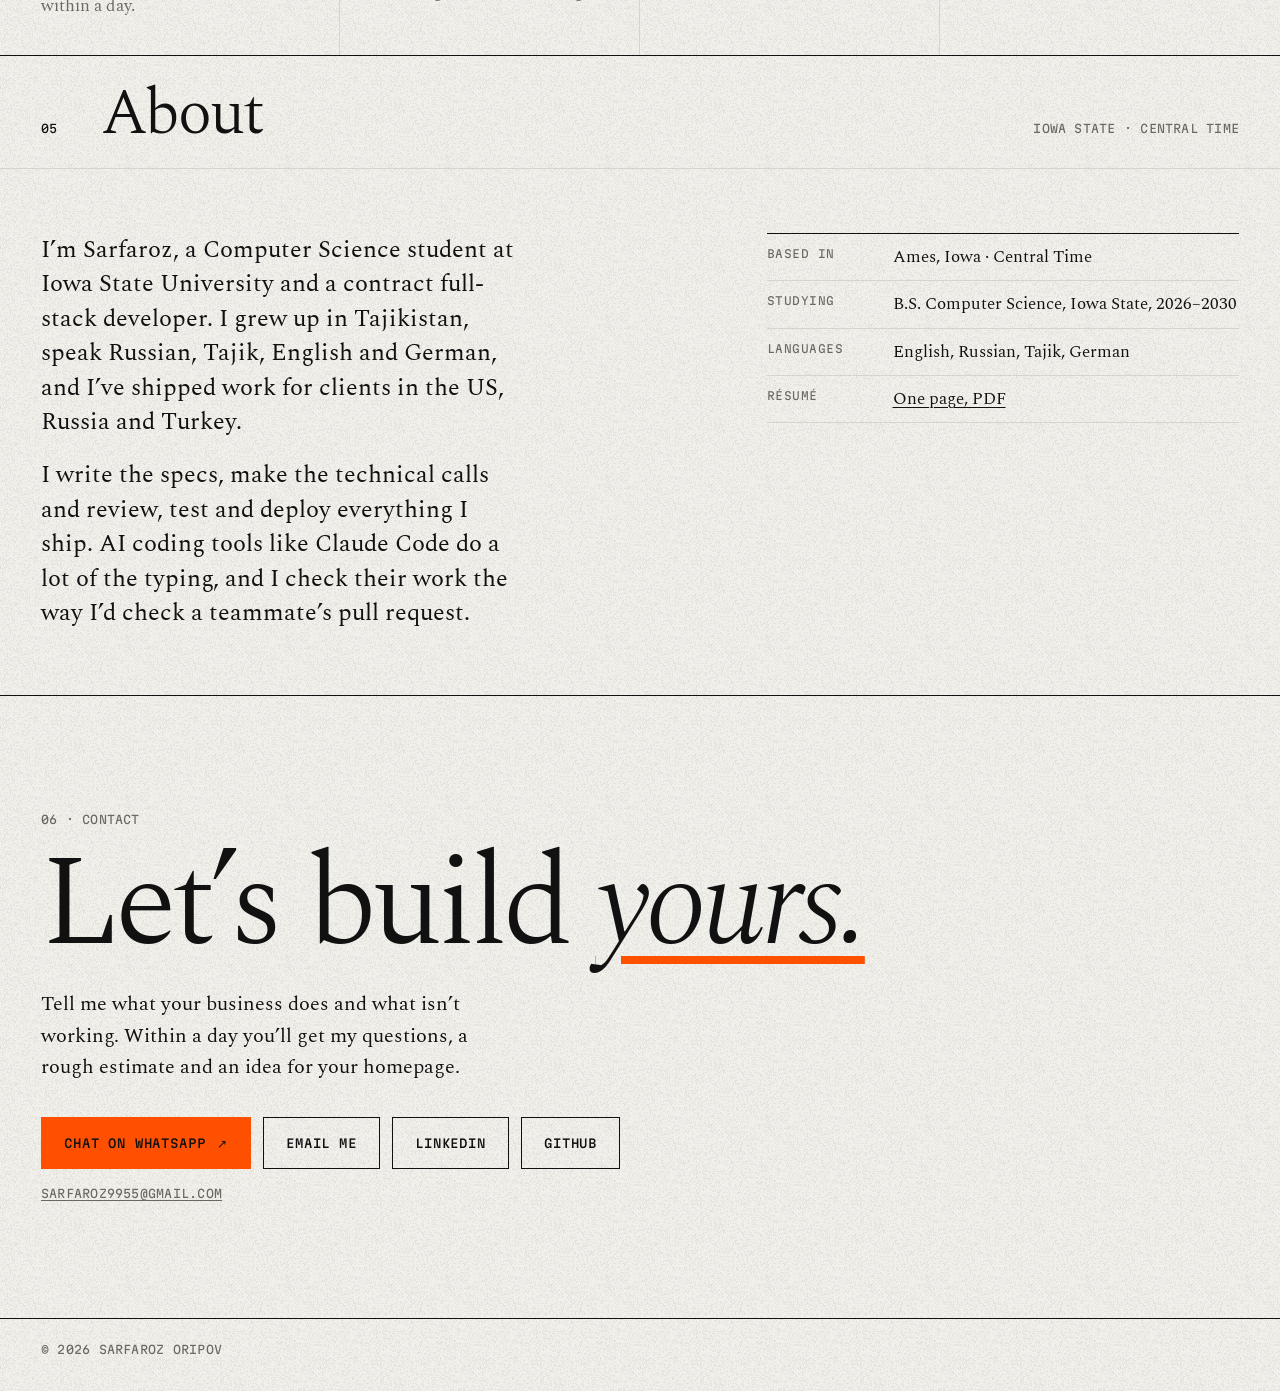
==== commit d74482d0: "Remove IPK-Stroy from the portfolio Co-Authored-By: Claude Opus 5.5 <noreply@anthropic.com>" ====
--- a/index.html
+++ b/index.html
@@ -76,7 +76,6 @@
       <a href="https://auto-prokat23.ru" target="_blank" rel="noopener"><figure><img src="img/thumbs/engine.webp" width="640" height="400" alt="Booking engine catalog"><figcaption class="mono"><span>Booking engine</span><span class="muted">3 sites</span></figcaption></figure></a>
       <a href="#case-rcforyou"><figure><img src="img/thumbs/rcforyou.webp" width="640" height="400" alt="RCForYou catalog for Dubai"><figcaption class="mono"><span>RCForYou</span><span class="muted">7 languages</span></figcaption></figure></a>
       <a href="https://enavor.vercel.app" target="_blank" rel="noopener"><figure><img src="img/thumbs/enavor.webp" width="640" height="400" alt="Enavor launch site" loading="lazy"><figcaption class="mono"><span>Enavor</span><span class="muted">AI agent</span></figcaption></figure></a>
-      <a href="https://ipkstroy.ru/" target="_blank" rel="noopener"><figure><img src="img/thumbs/ipkstroy.webp" width="640" height="400" alt="IPK-Stroy home builder site" loading="lazy"><figcaption class="mono"><span>IPK-Stroy</span><span class="muted">Home builder</span></figcaption></figure></a>
       <a href="https://www.teh-stroy.ru/" target="_blank" rel="noopener"><figure><img src="img/thumbs/tehstroy.webp" width="640" height="400" alt="Tekhstroy online store" loading="lazy"><figcaption class="mono"><span>Tekhstroy</span><span class="muted">Online store</span></figcaption></figure></a>
     </nav>
   </section>
@@ -85,7 +84,7 @@
     <div class="sec-head wrap">
       <span class="mono">01</span>
       <h2 data-reveal>Selected work</h2>
-      <span class="mono muted hide-sm">7 projects · all live · hover to preview</span>
+      <span class="mono muted hide-sm">6 projects · all live · hover to preview</span>
     </div>
     <div class="index" data-index>
       <div class="row row-head mono muted" aria-hidden="true"><span>No.</span><span>Project</span><span>What it does</span><span class="c-stack">Stack</span><span class="c-result">Result</span><span class="c-link">Live</span></div>
@@ -106,16 +105,12 @@
         <img class="row-thumb" src="img/thumbs/enavor.webp" width="640" height="400" alt="" loading="lazy">
       </a>
       <div class="row row-group mono muted"><span></span><span>Local businesses</span></div>
-      <a class="row" href="https://ipkstroy.ru/" target="_blank" rel="noopener" data-preview="img/thumbs/ipkstroy.webp">
-        <span class="mono">05</span><span class="p-name">IPK-Stroy</span><span class="p-what">Sales site for a home builder in Crimea</span><span class="mono c-stack">WordPress · Elementor</span><span class="mono c-result">61 house designs, lead quiz</span><span class="mono c-link">ipkstroy.ru <span aria-hidden="true">↗</span></span>
-        <img class="row-thumb" src="img/thumbs/ipkstroy.webp" width="640" height="400" alt="" loading="lazy">
-      </a>
       <a class="row" href="https://www.teh-stroy.ru/" target="_blank" rel="noopener" data-preview="img/thumbs/tehstroy.webp">
-        <span class="mono">06</span><span class="p-name">Tekhstroy</span><span class="p-what">Online store for building materials, Moscow</span><span class="mono c-stack">1C-Bitrix · PHP</span><span class="mono c-result">524 products, one-click order</span><span class="mono c-link">teh-stroy.ru <span aria-hidden="true">↗</span></span>
+        <span class="mono">05</span><span class="p-name">Tekhstroy</span><span class="p-what">Online store for building materials, Moscow</span><span class="mono c-stack">1C-Bitrix · PHP</span><span class="mono c-result">524 products, one-click order</span><span class="mono c-link">teh-stroy.ru <span aria-hidden="true">↗</span></span>
         <img class="row-thumb" src="img/thumbs/tehstroy.webp" width="640" height="400" alt="" loading="lazy">
       </a>
       <a class="row" href="https://turkey-rentcar.ru" target="_blank" rel="noopener" data-preview="img/thumbs/turkey.webp">
-        <span class="mono">07</span><span class="p-name">Turkey Rent Car</span><span class="p-what">Car rental for Russian-speaking travellers</span><span class="mono c-stack">PHP · vanilla JS</span><span class="mono c-result">38 cities, 5 languages</span><span class="mono c-link">turkey-rentcar.ru <span aria-hidden="true">↗</span></span>
+        <span class="mono">06</span><span class="p-name">Turkey Rent Car</span><span class="p-what">Car rental for Russian-speaking travellers</span><span class="mono c-stack">PHP · vanilla JS</span><span class="mono c-result">38 cities, 5 languages</span><span class="mono c-link">turkey-rentcar.ru <span aria-hidden="true">↗</span></span>
         <img class="row-thumb" src="img/thumbs/turkey.webp" width="640" height="400" alt="" loading="lazy">
       </a>
     </div>
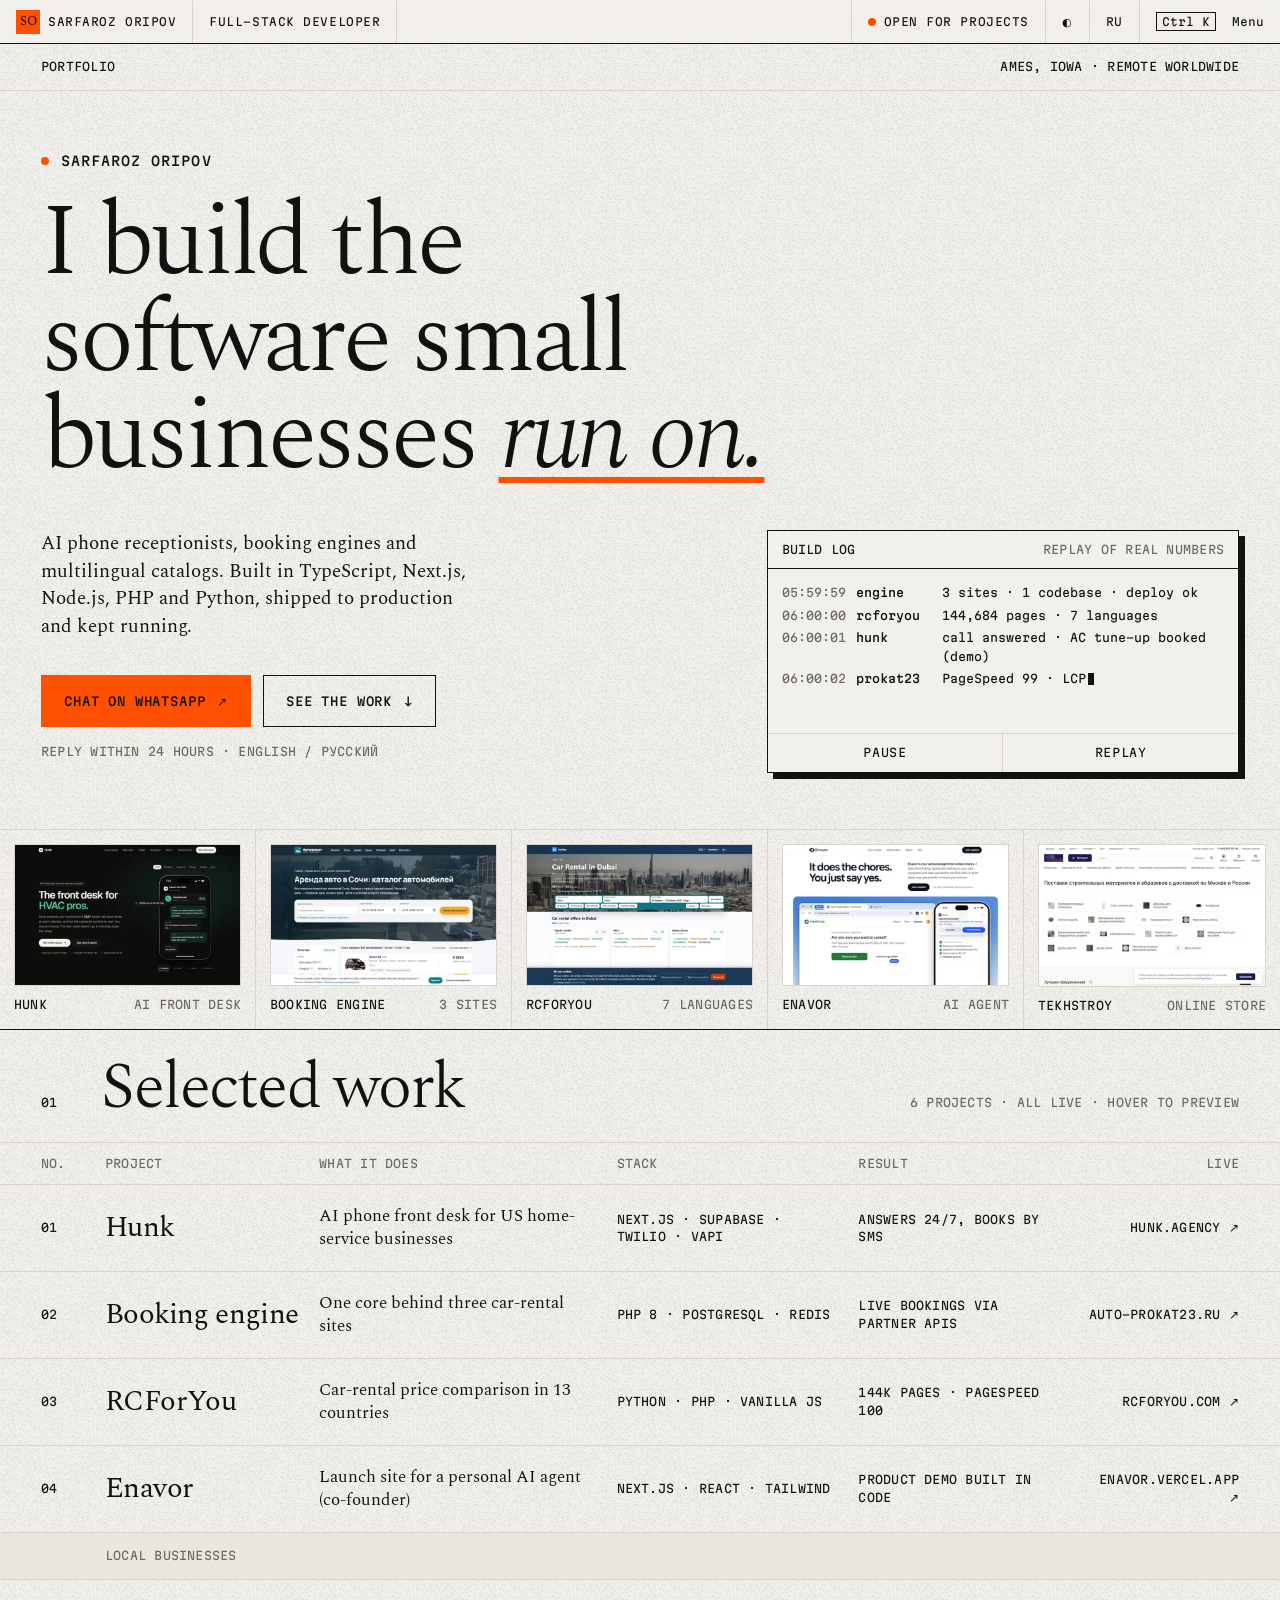
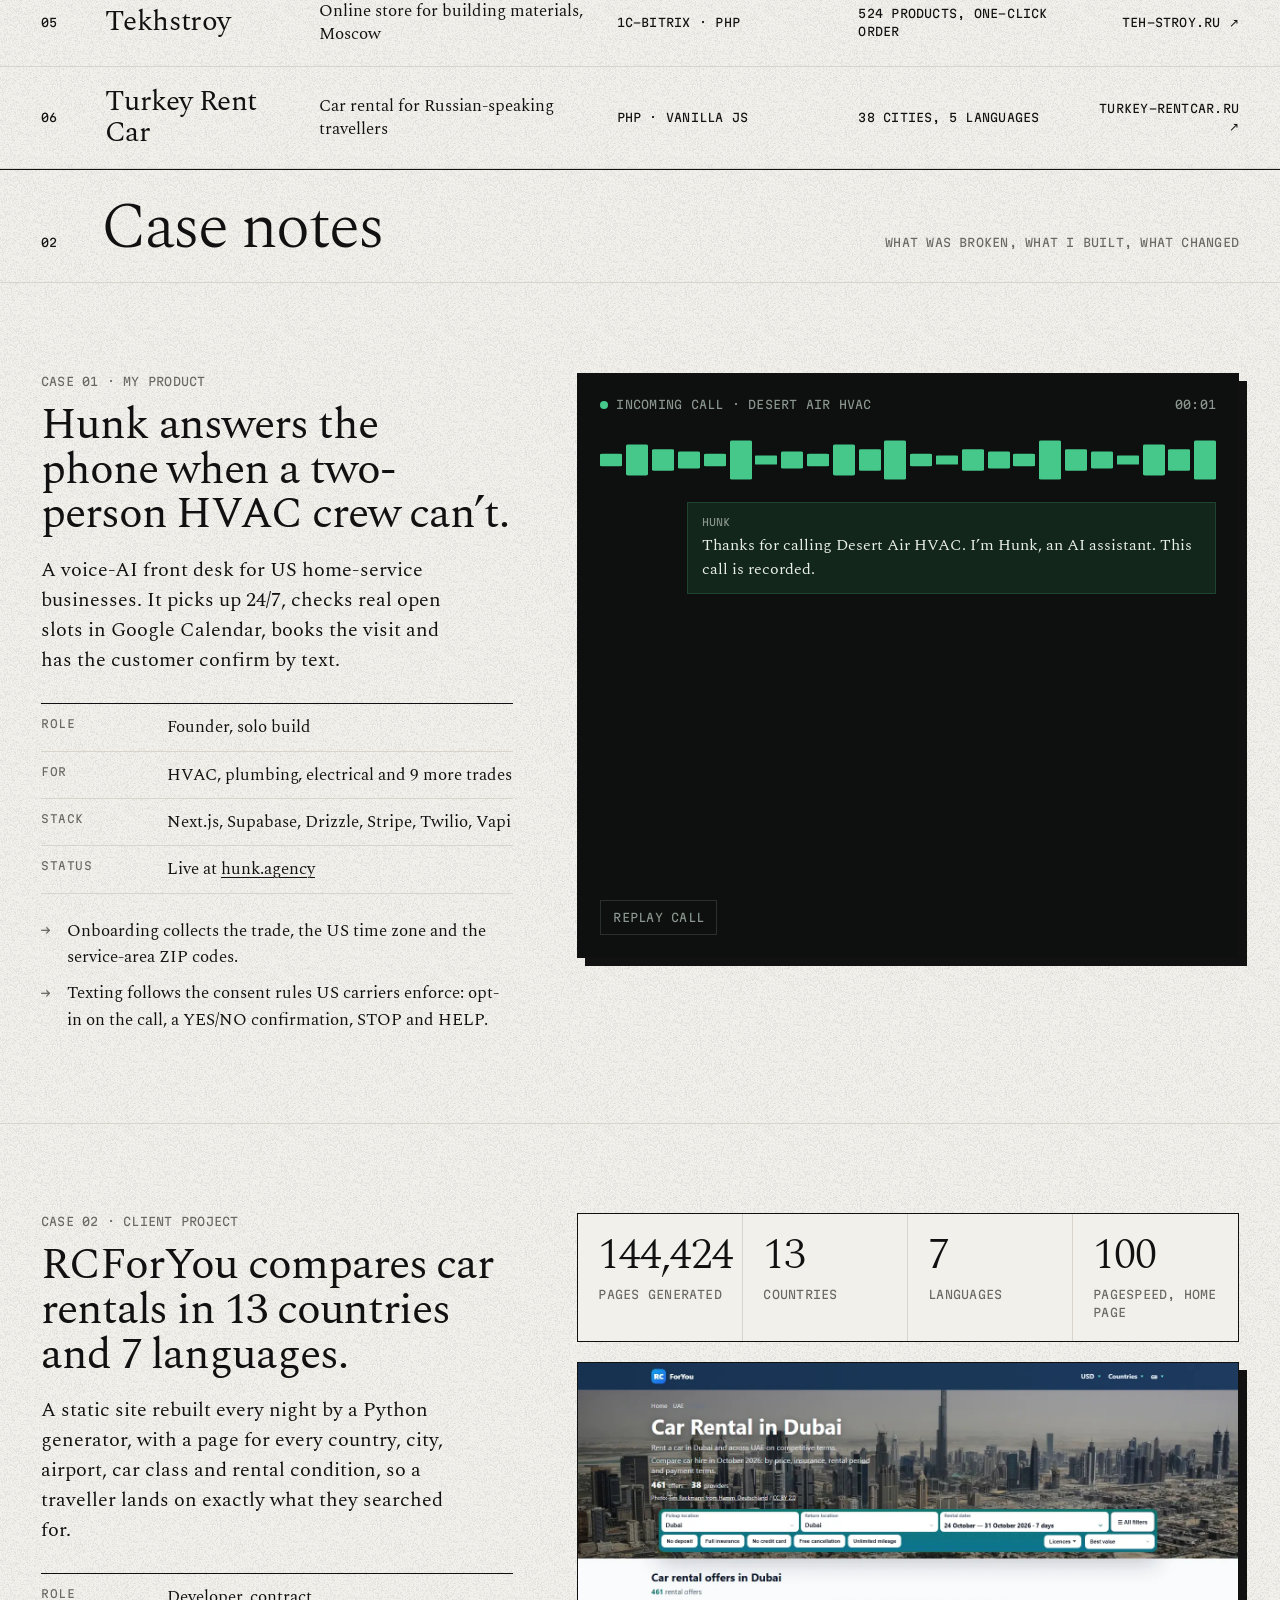
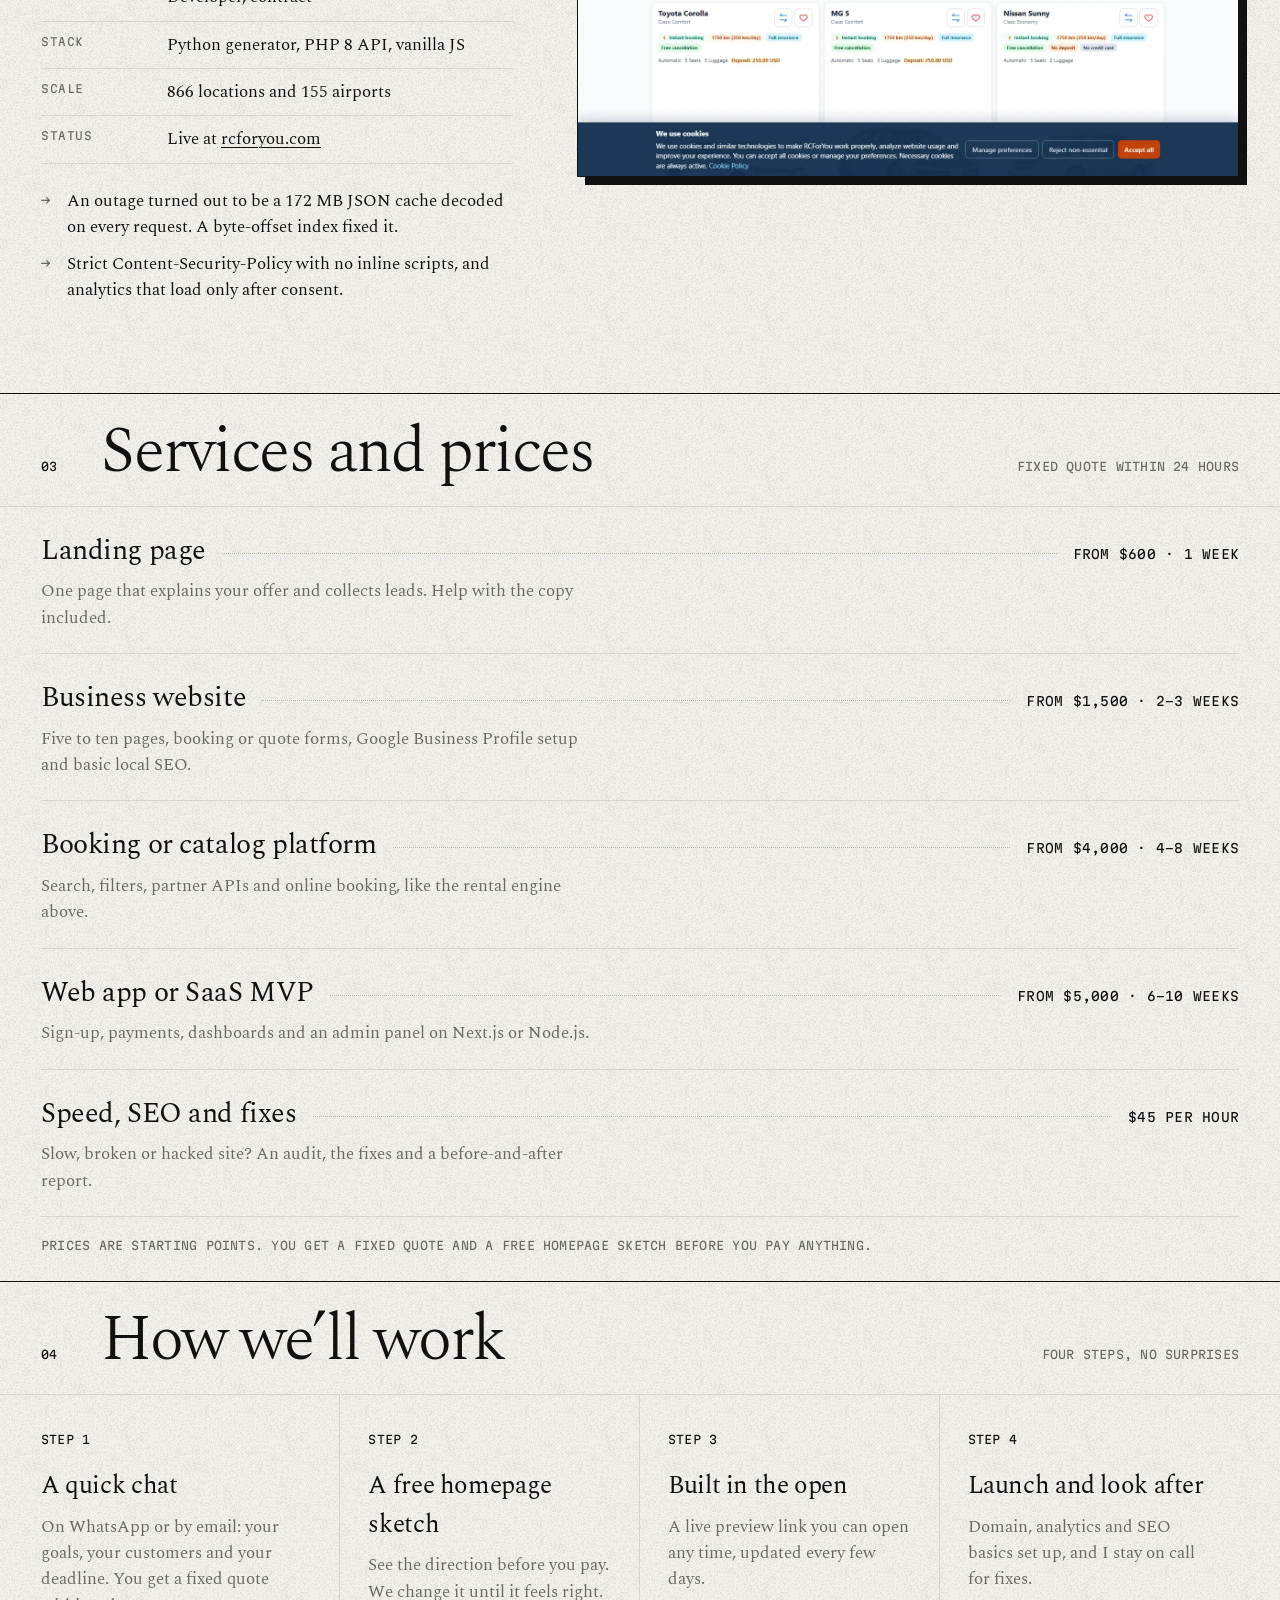
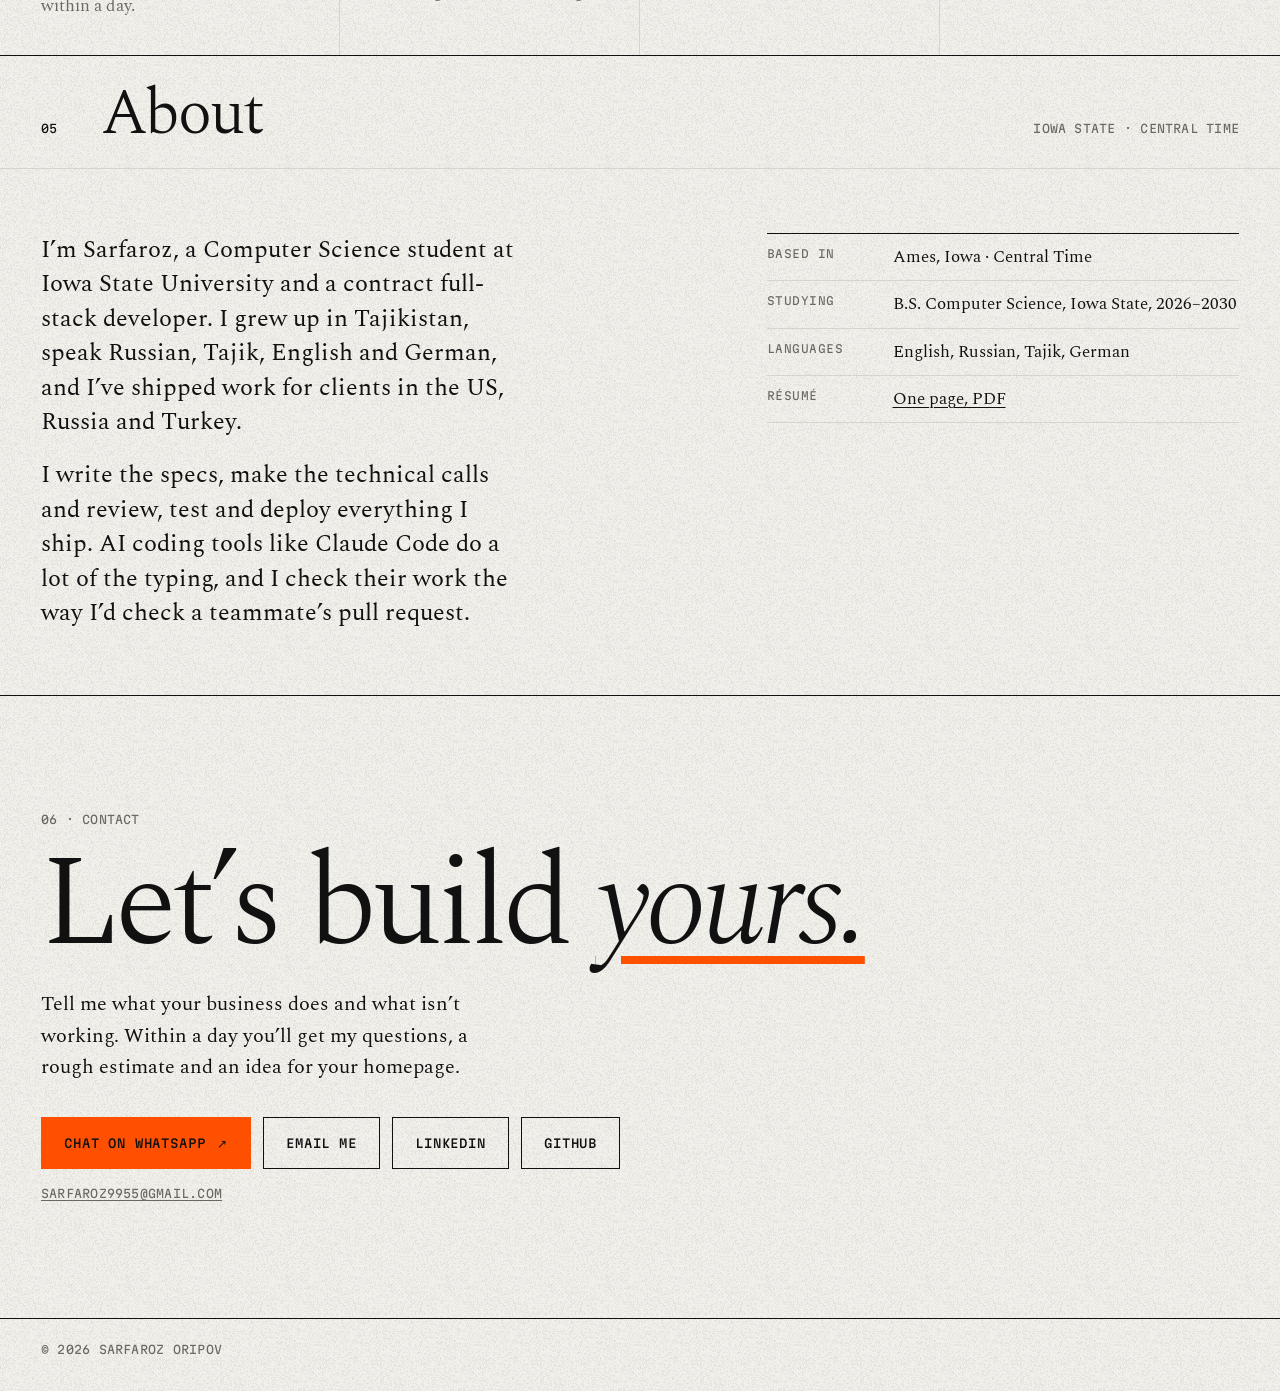
==== commit 7ed4ce12: "Install and configure Vercel Web Analytics Vercel Web Analytics Installation Complete  I have succes" ====
--- a/index.html
+++ b/index.html
@@ -21,6 +21,7 @@
 <script>document.documentElement.classList.add('js');try{var t=localStorage.getItem('theme');if(t)document.documentElement.dataset.theme=t}catch(e){}</script>
 <script src="assets/site.js" defer></script>
 <script type="application/ld+json">{"@context":"https://schema.org","@type":"Person","name":"Sarfaroz Oripov","jobTitle":"Full-stack developer","address":{"@type":"PostalAddress","addressLocality":"Ames","addressRegion":"IA","addressCountry":"US"},"alumniOf":{"@type":"CollegeOrUniversity","name":"Iowa State University"},"sameAs":["https://www.linkedin.com/in/sarfaroz9955/","https://github.com/ssarfaroz"]}</script>
+<script defer src="https://cdn.vercel-insights.com/v1/script.js"></script>
 </head>
 <body>
 <a class="skip" href="#work">Skip to work</a>
